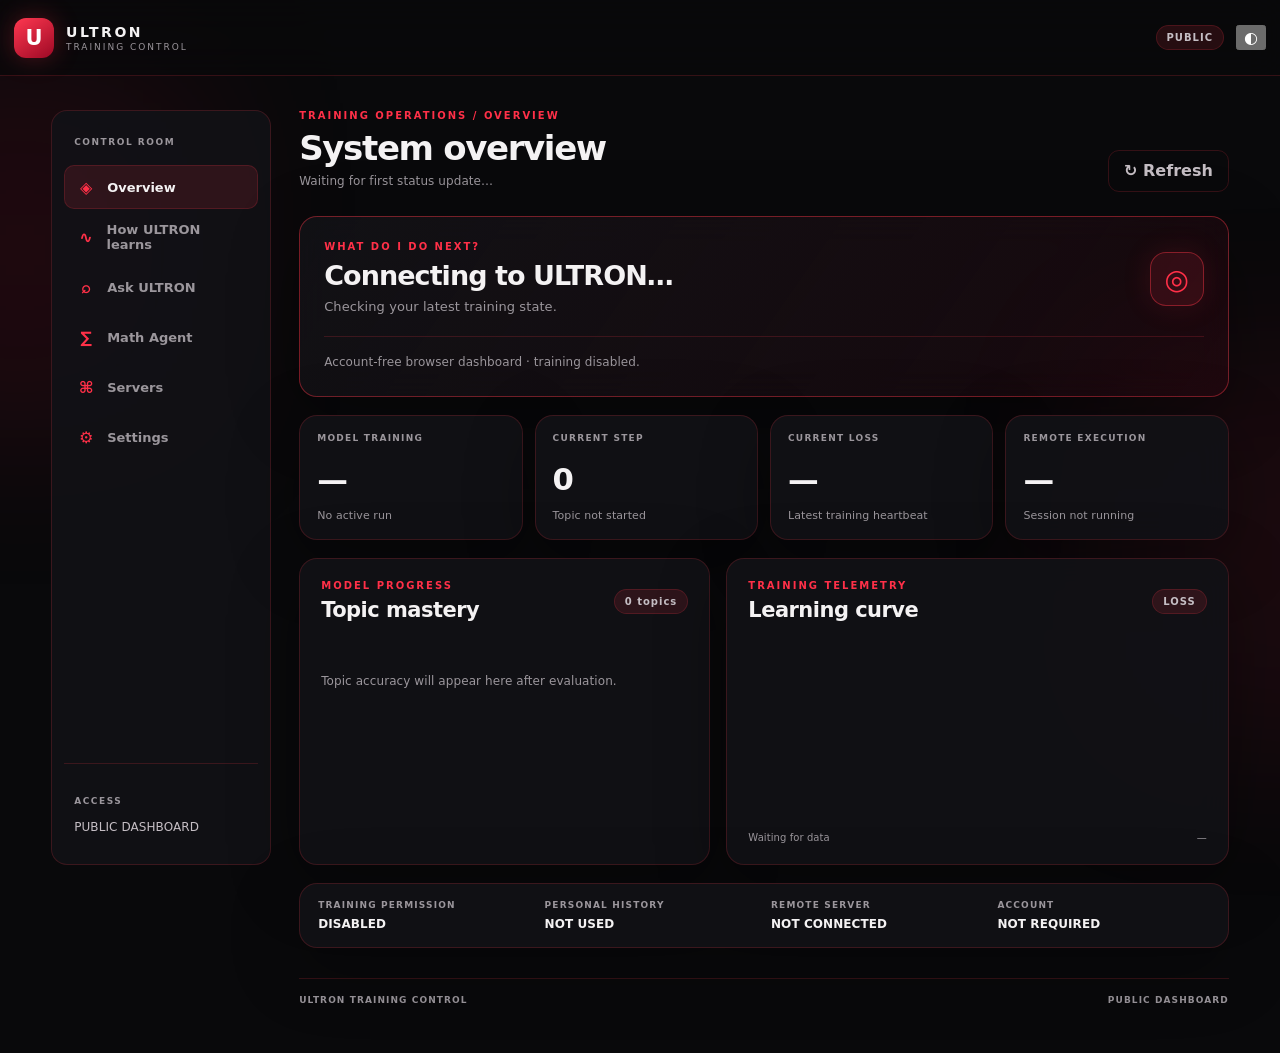
==== dashboard/index.html @ 6b84fd5a "ui: make public dashboard account-free" ====
<!doctype html>
<html lang="en">
<head>
  <meta charset="utf-8">
  <meta name="viewport" content="width=device-width, initial-scale=1, viewport-fit=cover">
  <meta name="theme-color" content="#09090b">
  <meta name="description" content="ULTRON Training Control dashboard">
  <title>ULTRON Training Control</title>
  <link rel="stylesheet" href="./styles.css">
  <link rel="stylesheet" href="./training-control.css">
  <link rel="stylesheet" href="./math-tutor.css">
  <link rel="stylesheet" href="./axiom-bank.css">
  <script src="./config.js"></script>
  <script defer src="./runtime.js"></script>
  <script defer src="./math-agent.js"></script>
  <script defer src="./math-reasoning.js"></script>
  <script defer src="./proof-kernel.js"></script>
  <script defer src="./math-tutor.js"></script>
  <script defer src="./math-tutor-ui.js"></script>
  <script defer src="./axiom-bank.js"></script>
  <script defer src="./axiom-bank-ui.js"></script>
  <script defer src="./math-conversation.js"></script>
  <script defer src="./math-conversation-ui.js"></script>
  <script defer src="./math-agent-ui.js"></script>
  <script defer src="./app.js?v=20261119-upload-batches-1"></script>
</head>
<body data-theme="dark">
  <a class="skip-link" href="#mainContent">Skip to dashboard content</a>
  <div class="ambient ambient-one"></div>
  <div class="ambient ambient-two"></div>
  <header class="topbar">
    <a class="brand" href="./" aria-label="ULTRON dashboard home">
      <span class="brand-mark">U</span>
      <span class="brand-copy">
        <strong>ULTRON</strong>
        <small>TRAINING CONTROL</small>
      </span>
    </a>
    <div class="topbar-right">
      <span id="connectionBadge" class="connection-badge">PUBLIC</span>
      <button id="themeToggle class="icon-button" type="button" aria-label="Toggle light and dark mode">◐</button>
    </div>
  </header>

  <main class="page-shell">
    <section id="dashboardPanel" class="dashboard-layout">
      <aside class="sidebar">
        <div class="sidebar-label">CONTROL ROOM</div>
        <nav class="side-nav" aria-label="Dashboard sections">
          <button class="nav-button active" type="button" data-view="overview" aria-current="page"><span>◈</span> Overview</button>
          <button class="nav-button" type="button" data-view="learning"><span>∿</span> How ULTRON learns</button>
          <button class="nav-button" type="button" data-view="ask"><span>⌕</span> Ask ULTRON</button>
          <button class="nav-button" type="button" data-view="math"><span>∑</span> Math Agent</button>
          <button class="nav-button" type="button" data-view="servers"><span>⌘</span> Servers</button>
          <button class="nav-button" type="button" data-view="settings"><span>⚙</span> Settings</button>
        </nav>
        <div class="sidebar-bottom">
          <div class="sidebar-label">ACCESS</div>
          <div class="account-email">PUBLIC DASHBOARD</div>
        </div>
      </aside>

      <div id="mainContent" class="main-column" tabindex="-1">
        <div class="page-heading">
          <div>
            <div class="eyebrow">TRAINING OPERATIONS / <span id="viewName">OVERVIEW</span></div>
            <h1 id="pageTitle">System overview</h1>
            <p id="lastUpdated" class="muted-text">Waiting for first status update…</p>
          </div>
          <button id="refreshButton" class="quiet-button" type="button">↻ Refresh</button>
        </div>

        <div id="globalNotice" class="notice" role="status" hidden></div>

        

        <section id="view-devices" class="view-section" hidden>
          <div class="section-intro">
            <div>
              <div class="eyebrow">DEVICE ACCESS / REMOTE CONTROL CONSOLE</div>
              <h2>Use ULTRON from any device</h2>
              <p class="muted-text">Open this website on a computer, phone or tablet. Your device is the control console; compute runs on the selected remote provider, not on your iPad or phone.</p>
            </div>
            <span class="status-pill">REMOTE CONSOLE</span>
          </div>

          <article class="panel device-device-hero">
            <div class="device-device-icon">▣</div>
            <div class="device-device-copy">
              <div class="eyebrow">REMOTE COMPUTE</div>
              <h2>Training will run on the selected server</h2>
              <p class="muted-text">The dashboard is designed for browser-based access. GitHub Actions CPU currently runs safe diagnostics only; Google Colab remains manual-only. Actual model training has not started.</p>
            </div>
            <span class="status-pill">DIAGNOSTIC ONLY</span>
          </article>

          <div class="device-metric-grid">
            <article class="metric-card panel"><span class="metric-label">DASHBOARD DEVICE</span><strong class="metric-value">Browser</strong><small>Computer · phone · tablet</small></article>
            <article class="metric-card panel"><span class="metric-label">COMPUTE TARGET</span><strong class="metric-value">Remote</strong><small>Provider selected in Servers</small></article>
            <article class="metric-card panel"><span class="metric-label">DEVICE PAIRING</span><strong class="metric-value">OFF</strong><small>No pairing or device agent</small></article>
            <article class="metric-card panel"><span class="metric-label">MODEL TRAINING</span><strong class="metric-value">NOT STARTED</strong><small>No model weights or checkpoints changed</small></article>
          </div>

          <article class="panel section-panel">
            <div class="section-heading"><div><div class="eyebrow">DEVICE SUPPORT</div><h2>Browser-first access</h2></div><span class="status-pill">DEVICE-GENERIC</span></div>
            <div class="device-run-grid">
              <div><span>IPADOS / IOS / ANDROID</span><strong>Use the website as a remote dashboard; compute does not run on the mobile device.</strong></div>
              <div><span>DESKTOP / LAPTOP / TABLET</span><strong>Use the same website and owner controls; no local model runtime is required.</strong></div>
              <div><span>NETWORK ACCESS</span><strong>A supported browser and internet connection are required for remote status and controls.</strong></div>
              <div><span>DEVICE PAIRING</span><strong>Retired. No device credentials, agents, or remote device commands are used.</strong></div>
            </div>
          </article>

          <article class="panel section-panel">
            <div class="section-heading"><div><div class="eyebrow">REMOTE START / STOP</div><h2>Controls are provider-scoped</h2></div><span class="status-pill">OWNER ONLY</span></div>
            <p class="muted-text">Owner-only controls in Training control operate the GitHub Actions CPU diagnostic workflow. They do not start model training or control another device. Google Colab remains manual-only. Public visitors can browse the dashboard without signing in.</p>
            <div class="notice notice-warn">Actual model training remains disabled. Do not treat the diagnostic Start button as a training control.</div>
          </article>

          <article class="panel section-panel">
            <div class="section-heading"><div><div class="eyebrow">RESOURCE PREFERENCE</div><h2>RAM preference</h2></div><span class="status-pill">NOT YET CONNECTED</span></div>
            <p class="muted-text">The RAM slider in Settings saves a preference in this browser. It is not currently sent to a remote training process and does not cap the memory available to a hosted runner. It must be integrated with a future approved training runtime before it can control training resources.</p>
            <div class="device-telemetry">
              <div><span>Saved preference</span><strong id="deviceRamLimitValue">6 GB</strong></div>
              <div><span>Remote memory cap</span><strong>Not applied</strong></div>
              <div><span>GPU VRAM limit</span><strong>Not applied</strong></div>
              <div><span>Training state</span><strong>Disabled</strong></div>
            </div>
          </article>
        </section>

        <section id="view-overview" class="view-section">
          <div class="next-action panel">
            <div class="next-action-top">
              <div>
                <div class="eyebrow">WHAT DO I DO NEXT?</div>
                <h2 id="nextActionTitle">Connecting to ULTRON…</h2>
                <p id="nextActionText">Checking your latest training state.</p>
              </div>
              <span id="nextActionIcon" class="next-action-icon">◎</span>
            </div>
            <div class="next-action-bottom">
              <span id="nextActionMeta" class="muted-text">Account-free browser dashboard · training disabled.</span>
              <a id="nextServerButton" class="primary-button button-link" href="#" target="_blank" rel="noopener" hidden>View provider ↗</a>
            </div>
          </div>

          <div class="metric-grid">
            <article class="metric-card panel">
              <span class="metric-label">MODEL TRAINING</span>
              <strong id="metricState" class="metric-value">—</strong>
              <small id="metricStateDetail">No active run</small>
            </article>
            <article class="metric-card panel">
              <span class="metric-label">CURRENT STEP</span>
              <strong id="metricStep" class="metric-value numeric">0</strong>
              <small id="metricTopic">Topic not started</small>
            </article>
            <article class="metric-card panel">
              <span class="metric-label">CURRENT LOSS</span>
              <strong id="metricLoss" class="metric-value numeric">—</strong>
              <small>Latest training heartbeat</small>
            </article>
            <article class="metric-card panel">
              <span class="metric-label">REMOTE EXECUTION</span>
              <strong id="metricTimeLeft" class="metric-value numeric">—</strong>
              <small id="metricSessionAge">Session not running</small>
            </article>
          </div>

          <div class="two-column">
            <article class="panel section-panel">
              <div class="section-heading">
                <div>
                  <div class="eyebrow">MODEL PROGRESS</div>
                  <h2>Topic mastery</h2>
                </div>
                <span id="masteryCount" class="small-pill">0 topics</span>
              </div>
              <div id="masteryList" class="mastery-list"><p class="empty-state">Topic accuracy will appear here after evaluation.</p></div>
            </article>
            <article class="panel section-panel">
              <div class="section-heading">
                <div>
                  <div class="eyebrow">TRAINING TELEMETRY</div>
                  <h2>Learning curve</h2>
                </div>
                <span class="small-pill">LOSS</span>
              </div>
              <canvas id="lossChart" class="loss-chart" width="760" height="300" aria-label="Training loss over time"></canvas>
              <div class="chart-footer"><span id="chartFirst">Waiting for data</span><span id="chartLast">—</span></div>
            </article>
          </div>

          <div class="metric-strip panel">
            <div><span>TRAINING PERMISSION</span><strong id="heartbeatAge">DISABLED</strong></div>
            <div><span>PERSONAL HISTORY</span><strong id="checkpointAge">NOT USED</strong></div>
            <div><span>REMOTE SERVER</span><strong id="activeServer">NOT CONNECTED</strong></div>
            <div><span>ACCOUNT</span><strong id="leaseState">NOT REQUIRED</strong></div>
          </div>

        </section>

        <section id="view-learning" class="view-section" hidden>
          <div class="section-intro">
            <div>
              <div class="eyebrow">LEARNING SYSTEM / CORE PROCESS</div>
              <h2>How ULTRON learns mathematics</h2>
              <p class="muted-text">ULTRON improves through verified examples, supervised learning, independent evaluation and targeted practice—not by assuming that lower training loss means better mathematical ability.</p>
            </div>
            <span class="status-pill">LEARNING-FIRST</span>
          </div>

          <article class="panel learning-hero">
            <div class="eyebrow">THE IMPROVEMENT CYCLE</div>
            <h2>Learn → test → diagnose → improve</h2>
            <p class="muted-text">Each candidate model must demonstrate measurable improvement on problems it has not trained on. If it regresses, the previous approved checkpoint is retained.</p>
            <div class="learning-cycle" aria-label="ULTRON learning cycle">
              <div class="learning-step"><span>01</span><strong>Generate</strong><small>Create new math problems internally.</small></div>
              <div class="learning-step"><span>02</span><strong>Verify</strong><small>Check answers independently before use.</small></div>
              <div class="learning-step"><span>03</span><strong>Learn</strong><small>Train on versioned supervised examples.</small></div>
              <div class="learning-step"><span>04</span><strong>Evaluate</strong><small>Test on held-out problems by topic.</small></div>
              <div class="learning-step"><span>05</span><strong>Improve</strong><small>Target weaknesses and compare checkpoints.</small></div>
            </div>
          </article>

          <div class="learning-grid">
            <article class="panel section-panel">
              <div class="eyebrow">DATA QUALITY</div>
              <h2>Verified learning material</h2>
              <ul class="learning-list">
                <li>Problems are generated by ULTRON's own deterministic data generator.</li>
                <li>An independent verifier checks answers before examples enter training.</li>
                <li>Datasets receive versions and reproducible seeds.</li>
                <li>Training, validation and frozen test examples remain separated.</li>
              </ul>
              <span class="status-pill">GENERATOR + VERIFIER EXIST</span>
            </article>
            <article class="panel section-panel">
              <div class="eyebrow">MEASURED ABILITY</div>
              <h2>Evidence of learning</h2>
              <ul class="learning-list">
                <li>Exact-answer accuracy by topic and difficulty.</li>
                <li>Training loss and validation loss reported separately.</li>
                <li>Held-out tests detect memorisation and regressions.</li>
                <li>Failed examples are grouped into actionable error categories.</li>
              </ul>
              <span class="status-pill status-pill-warn">EVALUATION HARNESS NEXT</span>
            </article>
          </div>

          <article class="panel section-panel">
            <div class="section-heading"><div><div class="eyebrow">CONTROLLED IMPROVEMENT</div><h2>Candidate promotion rules</h2></div><span class="status-pill">NO AUTO-PROMOTION</span></div>
            <div class="promotion-grid">
              <div><strong>1. Compare</strong><p>Measure the candidate against the currently approved checkpoint on the same frozen evaluation set.</p></div>
              <div><strong>2. Check regressions</strong><p>Reject candidates that lose previously demonstrated skills beyond agreed thresholds.</p></div>
              <div><strong>3. Promote or roll back</strong><p>Keep the previous valid checkpoint unless the candidate passes every acceptance gate.</p></div>
            </div>
          </article>

          <article class="panel section-panel">
            <div class="section-heading"><div><div class="eyebrow">IMPLEMENTATION STATUS</div><h2>What is ready and what remains</h2></div><span class="small-pill">HONEST STATUS</span></div>
            <div class="learning-status-list">
              <div><span class="status-dot status-ready"></span><div><strong>Model, generator and verifier foundation</strong><small>Implemented and covered by existing tests; not proof of broad math competence.</small></div><span class="status-text-ready">EXISTS</span></div>
              <div><span class="status-dot status-warn"></span><div><strong>Versioned datasets and leakage-resistant splits</strong><small>Need dedicated manifests, split enforcement and deduplication.</small></div><span class="status-text-warn">PLANNED</span></div>
              <div><span class="status-dot status-warn"></span><div><strong>Frozen evaluation and error diagnosis</strong><small>Need repeatable topic metrics, held-out challenge sets and structured failure records.</small></div><span class="status-text-warn">PLANNED</span></div>
              <div><span class="status-dot status-warn"></span><div><strong>Targeted curriculum and checkpoint promotion</strong><small>Need measured weakness feedback, acceptance thresholds and rollback tests.</small></div><span class="status-text-warn">PLANNED</span></div>
            </div>
          </article>

          <div class="notice notice-warn">Training is not running. This page describes the intended learning process; it does not report simulated progress or start a training job. Actual training requires completed frontend/runtime safeguards and your separate approval.</div>
        </section>

        <section id="view-data" class="view-section" hidden>
          <div class="section-intro">
            <div>
              <div class="eyebrow">PRIVATE OWNER DATA</div>
              <h2>Shared data library</h2>
              <p class="muted-text">Files are stored in private cloud storage under the verified owner account. Sign in on each browser to access the same library. Changes appear in other signed-in browsers within about 20 seconds.</p>
            </div>
            <span class="status-pill">OWNER ONLY</span>
          </div>
          <article class="panel section-panel">
            <div class="section-heading"><div><div class="eyebrow">UPLOAD DATA</div><h2>Add a file to ULTRON</h2></div><span class="small-pill">20 MB MAX / FILE</span></div>
            <p class="muted-text">Files and folders are stored as data only. ULTRON will not execute uploaded files. Uploading does not start training or add files to a training dataset automatically.</p>
            <form id="dataUploadForm" class="data-upload-form">
              <label for="dataFileInput">Choose individual files</label>
              <input id="dataFileInput" type="file" multiple>
              <label for="dataFolderInput">Or choose an entire dataset folder</label>
              <input id="dataFolderInput" type="file" webkitdirectory directory multiple>
              <button id="dataUploadButton" class="primary-button" type="submit">Upload selected data</button>
            </form>
            <p class="fine-print">Folder uploads preserve relative paths. Limits: 20 MiB per file, up to 50,000 files per selection, and 5,000 MiB (5 GiB) total. ULTRON uploads in batches of 500 files; keep this page open until it completes.</p>
            <p id="dataLibraryNotice" class="notice" role="status" hidden></p>
          </article>
          <article class="panel table-panel">
            <div class="section-heading"><div><div class="eyebrow">CLOUD LIBRARY</div><h2>Your files</h2></div><button id="dataRefreshButton" class="quiet-button" type="button">↻ Refresh</button></div>
            <p id="dataSyncStatus" class="fine-print">Sign in to load your private data library.</p>
            <div class="data-library-toolbar"><label><input id="dataSelectAll" type="checkbox"> Select all files</label><button id="dataDeleteSelectedButton" class="quiet-button" type="button" disabled>Delete selected</button></div>
            <div id="dataFileList" class="data-file-list"><p class="empty-state">The library is private to the verified owner.</p></div>
          </article>
          <p class="fine-print">Synchronization is cloud-backed and refreshes every 20 seconds while this page is open. Every browser must sign in to the same owner account. Guests cannot list, upload, download or delete these files.</p>
        </section>


        <section id="view-ask" class="view-section" hidden>
          <div class="section-intro">
            <div>
              <div class="eyebrow">OWNER-ONLY DATA QUESTIONS</div>
              <h2>Ask ULTRON</h2>
              <p class="muted-text">Ask questions about your uploaded files. ULTRON searches their contents and shows matching evidence with its source filename.</p>
            </div>
            <span class="status-pill">PRIVATE</span>
          </div>
          <article class="panel section-panel">
            <div class="eyebrow">YOUR QUESTION</div>
            <form id="askQuestionForm" class="ask-question-form">
              <label for="askQuestionInput">What do you want to know?</label>
              <textarea id="askQuestionInput" maxlength="500" rows="3" placeholder="For example: What does the dataset say about displacement shift?" required></textarea>
              <button id="askSubmitButton" class="primary-button" type="submit">Search my data</button>
            </form>
            <p id="askStatus" class="fine-print">Your private files are searched only after owner verification.</p>
          </article>
          <article class="panel table-panel">
            <div class="section-heading"><div><div class="eyebrow">GROUNDED RESULTS</div><h2>Evidence from your files</h2></div></div>
            <div id="askResults" class="ask-results" aria-live="polite"><p class="empty-state">Ask a question to search the contents of your Data Library.</p></div>
          </article>
          <p class="fine-print">First version: browser-based text search with source evidence. It does not call an external AI API, invent answers, execute uploaded files, or start training. Supported: TXT, MD, CSV, JSON, LEAN, TOML, YAML, PY, JS, TS, HTML, XML and LOG. PDF and other binary formats are not supported yet. Maximum 5 MiB per file and 15 MiB total per search.</p>
        </section>


        <section id="view-math" class="view-section" hidden>
          <div class="section-intro">
            <div>
              <div class="eyebrow">BROWSER MATH AGENT / FOUNDATION</div>
              <h2>Solve, explain, verify</h2>
              <p class="muted-text">ULTRON independently solves supported foundation questions, shows the mathematical rule and working, then checks the answer through a separate verification path.</p>
            </div>
            <span class="status-pill">LOCAL BROWSER</span>
          </div>
          <article class="panel section-panel conversation-panel">
            <div class="section-heading">
              <div><div class="eyebrow">CONVERSATIONAL MATHEMATICS / STAGE 1</div><h2>Talk through a maths question</h2></div>
              <span class="small-pill">LOCAL · VERIFIED</span>
            </div>
            <p class="muted-text">Ask a simple arithmetic question or name a supported topic. ULTRON keeps a short in-memory context, shows its worked steps and independently checks each answer. If the topic or format is unclear, it asks instead of guessing.</p>
            <div id="mathConversationTranscript" class="conversation-transcript" role="log" aria-live="polite" aria-relevant="additions text">
              <p class="empty-state">Start with a simple arithmetic question, or name a topic such as fractions, decimals or geometry.</p>
            </div>
            <form id="mathConversationForm" class="conversation-form">
              <label for="mathConversationInput">Your message</label>
              <textarea id="mathConversationInput" maxlength="1000" rows="3" placeholder="Example: What is 12 + 5? Or: fractions: Calculate: (1/3) + (1/6)" required></textarea>
              <div class="control-row">
                <button id="mathConversationSend" class="primary-button" type="submit">Send</button>
                <button id="mathConversationReset" class="quiet-button" type="button">Reset conversation</button>
              </div>
            </form>
            <p id="mathConversationStatus" class="fine-print" role="status">Local session only. Chat history is not saved or used for training.</p>
          </article>
          <article class="panel section-panel">
            <div class="section-heading"><div><div class="eyebrow">QUESTION SOLVER</div><h2>Ask a maths question</h2></div><span class="small-pill">18 FOUNDATION TOPICS</span></div>
            <form id="mathAgentForm" class="math-agent-form">
              <label for="mathTopic">Mathematics topic</label>
              <select id="mathTopic" required></select>
              <label for="mathQuestion">Question</label>
              <textarea id="mathQuestion" maxlength="1000" rows="3" required placeholder="Choose a topic, then enter a supported question."></textarea>
              <p id="mathTopicHint" class="fine-print">Example format will appear when you choose a topic.</p>
              <div class="control-row">
                <button class="primary-button" type="submit">Solve and verify</button>
                <button id="mathExampleButton" class="quiet-button" type="button">Load example</button>
              </div>
            </form>
            <p id="mathAgentStatus" class="fine-print" role="status">Ready. Choose a topic to begin.</p>
          </article>
          <article class="panel section-panel">
            <div class="section-heading"><div><div class="eyebrow">ANSWER / WORKED SOLUTION</div><h2>Agent reasoning summary</h2></div></div>
            <div id="mathAgentResult" class="math-agent-result" aria-live="polite"><p class="empty-state">Your answer, mathematical rule, method and worked steps will appear here.</p></div>
          </article>
          <article class="panel section-panel">
            <div class="section-heading"><div><div class="eyebrow">PERFORMANCE TEST</div><h2>Bounded browser benchmark</h2></div><span class="small-pill">MAX 5,000 QUESTIONS</span></div>
            <p class="muted-text">The benchmark cycles through generated foundation questions, solves them and independently checks each answer. It yields between small batches so the page remains responsive. Stop it at any time.</p>
            <div class="math-metric-grid">
              <div><span>QUESTIONS / SECOND</span><strong id="mathQuestionsPerSecond">0</strong></div>
              <div><span>VERIFIED / SECOND</span><strong id="mathVerifiedPerSecond">0</strong></div>
              <div><span>ACCURACY</span><strong id="mathAccuracy">—</strong></div>
              <div><span>COMPLETED</span><strong id="mathCompleted">0</strong></div>
            </div>
            <div id="mathTopicMetrics" class="math-topic-metrics" aria-live="polite"><p class="empty-state">Per-topic results will appear during a benchmark.</p></div>
            <div class="control-row math-controls">
              <button id="mathStartButton" class="primary-button" type="button">Start benchmark</button>
              <button id="mathStopButton" class="quiet-button" type="button" disabled>Stop</button>
              <button id="mathResetButton" class="quiet-button" type="button">Reset</button>
            </div>
            <p class="fine-print">Benchmark work is capped at 5,000 questions and runs only while this page is active. Closing or backgrounding the browser may suspend it. Results measure this rule-based solver, not neural-model training.</p>
            <div class="math-heldout-controls"><button id="mathHeldoutButton" class="secondary-button" type="button">Run frozen accuracy test</button><div id="mathHeldoutResult" class="math-heldout-result" role="status" aria-live="polite">The held-out evaluation uses a separate, frozen 18-question test set.</div></div>
          </article>
          <article id="mathTutorPanel" class="panel section-panel math-tutor-panel">
            <div class="section-heading"><div><div class="eyebrow">STAGE 3 / DIAGNOSIS AND TEACHING</div><h2>Guided practice</h2></div><span class="small-pill">SESSION ONLY</span></div>
            <p class="muted-text">ULTRON selects a foundation question using prerequisite readiness, recent mistakes and review timing. Hints are progressive and grounded in its verified deterministic solution. Mastery resets when this page session is reset.</p>
            <div class="tutor-practice-grid">
              <div class="tutor-question-card">
                <div id="tutorTopic" class="eyebrow">No active question</div>
                <p id="tutorQuestion" class="tutor-question">Choose New question to begin.</p>
                <form id="tutorAnswerForm" class="tutor-answer-form">
                  <label for="tutorAnswer">Your answer</label>
                  <input id="tutorAnswer" type="text" maxlength="120" autocomplete="off" placeholder="Enter your answer" required>
                  <label for="tutorWorking">Show your working (optional)</label>
                  <textarea id="tutorWorking" maxlength="1000" rows="3" placeholder="Write each calculation step on a new line."></textarea>
                  <button class="primary-button" type="submit">Check answer</button>
                </form>
                <p id="tutorFeedback" class="tutor-feedback" role="status">Your answer is checked independently.</p>
                <div class="tutor-actions">
                  <button id="tutorNextButton" class="secondary-button" type="button">New question</button>
                  <button id="tutorHintButton" class="quiet-button" type="button">Show next hint</button>
                  <button id="tutorResetButton" class="quiet-button" type="button">Reset session</button>
                </div>
                <p id="tutorHint" class="tutor-hint" aria-live="polite">Hints are available one step at a time.</p>
                <div id="tutorAxiomContext" class="tutor-axiom-context" aria-live="polite">Related axioms appear when available for this topic.</div>
              </div>
              <div class="tutor-progress-card">
                <div class="eyebrow">SESSION MASTERY / 18 TOPICS</div>
                <div id="tutorMastery" class="tutor-mastery-list"></div>
                <p id="tutorSessionStatus" class="fine-print">Session turn 0 · no reviews due · memory only</p>
              </div>
            </div>
            <p class="fine-print">Mistake diagnosis is deliberately conservative: a wrong final answer alone is not enough to identify a misconception. This release requests working but does not yet classify step-level error patterns. Difficulty is fixed at foundation level; adaptation selects topics, not difficulty. No questions, answers or mastery records are written to storage or training data.</p>
          </article>
          <article class="panel section-panel proof-kernel-panel">
            <div class="section-heading"><div><div class="eyebrow">STAGE 4 / FORMAL VERIFICATION</div><h2>Proof trace checker</h2></div><span class="small-pill">DETERMINISTIC</span></div>
            <p class="muted-text">Submit a structured JSON proof trace. ULTRON replays every inference step, checks typed expressions and verifies that axiom IDs belong to the selected formal system. Free-form working is not treated as a proof.</p>
            <label for="proofTraceInput">Proof trace JSON</label>
            <textarea id="proofTraceInput" rows="8" maxlength="12000" spellcheck="false" placeholder='{"kind":"ultron-proof-trace","proof":{"version":1,"system":"PEANO_N","assumptions":[],"steps":[{"id":"r","rule":"eq_refl","term":{"kind":"nat","value":2},"formula":{"kind":"eq","left":{"kind":"nat","value":2},"right":{"kind":"nat","value":2}}}],"conclusion":"r"}}'></textarea>
            <div class="control-row"><button id="proofTraceCheckButton" class="primary-button" type="button">Verify proof trace</button><button id="proofTraceExampleButton" class="quiet-button" type="button">Load valid example</button></div>
            <pre id="proofTraceResult" class="proof-trace-result" role="status" aria-live="polite">No proof trace checked yet.</pre>
          </article>
          <article class="panel section-panel axiom-bank-panel">
            <div class="section-heading"><div><div class="eyebrow">MATHEMATICAL FOUNDATIONS</div><h2>Axiom Bank</h2></div><span class="small-pill">RESEARCHED REFERENCE</span></div>
            <p class="muted-text">Browse foundational assumptions from Peano arithmetic, field and order theory, real analysis, Euclidean geometry, probability and ZFC set theory. Every entry identifies its formal system, domain and research sources. This is a reference library, not yet a machine-checked proof engine.</p>
            <div class="axiom-bank-toolbar"><label for="axiomSearch">Search the axiom bank</label><input id="axiomSearch" type="search" maxlength="100" placeholder="Try: induction, inverse, parallel, probability…"><span id="axiomCount" class="fine-print"></span></div>
            <div class="axiom-bank-layout"><div id="axiomResults" class="axiom-results" aria-label="Axiom search results"></div><article id="axiomDetail" class="axiom-detail" aria-live="polite">Choose an axiom to inspect its formal statement, scope and sources.</article></div>
            <p class="fine-print">Axioms are system-dependent assumptions. Definitions are not axioms, and theorems require proofs. Euclidean, probability, real-field and set-theory assumptions are never interchangeable by default.</p>
          </article>
          <article class="panel section-panel">
            <div class="eyebrow">IMPORTANT MODEL STATUS</div>
            <h2>Not a trained neural model</h2>
            <p class="muted-text">This is a deterministic, inspectable rule-based math agent implemented in JavaScript for static hosting and iPad compatibility. It does not use an external AI API, pretrained weights or uploaded files. It does not update model weights or learn from benchmark runs. The separate neural model remains untrained and training stays disabled.</p>
          </article>
        </section>

        <section id="view-activity" class="view-section" hidden>
          <div class="section-intro">
            <div>
              <div class="eyebrow">PRIVATE OWNER RECORD</div>
              <h2>Training activity</h2>
              <p class="muted-text">Recent training sessions and server handoffs recorded for the owner account.</p>
            </div>
            <span class="status-pill">OWNER ONLY</span>
          </div>
          <article class="panel table-panel">
            <div class="section-heading"><div><div class="eyebrow">SESSION HISTORY</div><h2>Training sessions</h2></div><span class="small-pill">LATEST 500</span></div>
            <div id="activityLogs"><p class="empty-state">Activity is available only to the verified owner.</p></div>
          </article>
          <article class="panel table-panel">
            <div class="section-heading"><div><div class="eyebrow">CONTROL AUDIT</div><h2>Server handoffs</h2></div><span class="small-pill">LATEST 200</span></div>
            <div id="activitySwitches"><p class="empty-state">Handoff records are available only to the verified owner.</p></div>
          </article>
        </section>

        <section id="view-servers" class="view-section" hidden>
          <div class="section-intro">
            <div>
              <div class="eyebrow">ORDERED ROTATION</div>
              <h2>Free compute servers</h2>
              <p class="muted-text">The list and order come from <code>servers.json</code>. Provider availability is not guaranteed. This page cannot start or control training.</p>
            </div>
            <a class="text-link" href="../servers.json" target="_blank" rel="noopener">Edit server list ↗</a>
          </div>
          <div id="serverList" class="server-list"></div>
        </section>

        <section id="view-checkpoints" class="view-section" hidden>
          <div class="section-intro">
            <div>
              <div class="eyebrow">RECOVERY VAULT</div>
              <h2>Verified checkpoints</h2>
              <p class="muted-text">Checkpoint records can be inspected and downloaded by the owner. This dashboard cannot select or resume a checkpoint.</p>
            </div>
          </div>
          <div id="checkpointMessage" class="notice" hidden></div>
          <div id="checkpointList" class="checkpoint-list"><div class="empty-state panel">No checkpoint metadata loaded yet.</div></div>
        </section>

        <section id="view-settings" class="view-section" hidden>
          <article class="panel section-panel ram-panel">
            <div class="section-heading">
              <div>
                <div class="eyebrow">DEVICE MEMORY SETTINGS</div>
                <h2>Training RAM preference</h2>
              </div>
              <span class="small-pill">DEVICE CAPABILITY PENDING</span>
            </div>
            <p class="muted-text">Choose a preferred memory budget for future remote training. This setting is saved in this browser only; it is not sent to the remote provider and does not limit hosted-runner RAM or GPU VRAM today.</p>
            <div class="ram-control">
              <div class="ram-value-row">
                <label for="ramLimitSlider">Preferred training memory</label>
                <strong><output id="ramLimitValue" for="ramLimitSlider">6 GB</output></strong>
              </div>
              <input id="ramLimitSlider" class="ram-slider" type="range" min="2" max="10" step="0.5" value="6">
              <div class="ram-scale"><span>2 GB · Light</span><span>10 GB · High</span></div>
            </div>
            <p id="ramLimitStatus" class="notice notice-warn" role="status">Saved in this browser only. This preference is not connected to remote training or hosted-runner memory controls.</p>
            <p class="fine-print">A future approved remote training runtime must consume this preference and translate it into safe batch sizes and memory-aware settings. This slider does not change hosted-runner RAM or GPU VRAM today.</p>
          </article>
          <article class="panel section-panel">
            <div class="eyebrow">PROVIDER TERMS</div>
            <h2>Terms check</h2>
            <p class="muted-text">Review provider rules every 90 days. ULTRON does not bypass idle limits, quota limits or account restrictions.</p>
            <p id="termsReviewStatus" class="fine-print">Terms review schedule loading…</p>
            <div id="termsLinks" class="terms-list"></div>
          </article>
          <article class="panel section-panel release-panel">
            <div class="eyebrow">MODEL RELEASE</div>
            <h2>ONNX export</h2>
            <p class="muted-text">Release controls remain locked until held-out evaluation and the export pipeline are implemented and tested. Existing model files will never be overwritten.</p>
            <div class="release-status"><span class="status-dot status-warn"></span> Release pipeline not yet enabled</div>
          </article>

        </section>

        <footer class="footer-line">
          <span>ULTRON TRAINING CONTROL</span>
          <span id="footerConnection">PUBLIC DASHBOARD</span>
        </footer>
      </div>
    </section>
  </main>
</body>
</html>
---- dashboard/styles.css ----
:root {
  color-scheme: dark;
  --bg: #09090b;
  --surface: rgba(18, 18, 22, .92);
  --surface-2: #141419;
  --surface-3: #1b1b22;
  --line: rgba(255, 55, 72, .18);
  --line-strong: rgba(255, 55, 72, .42);
  --text: #f4f2f3;
  --muted: #9b969c;
  --soft: #c5bec4;
  --red: #ff3048;
  --red-2: #b80e2a;
  --red-soft: rgba(255, 48, 72, .12);
  --green: #6bd6a0;
  --amber: #ffbd62;
  --shadow: 0 18px 70px rgba(0, 0, 0, .32);
  --radius: 18px;
}
* { box-sizing: border-box; }
html { min-width: 320px; scroll-behavior: smooth; }
body {
  margin: 0;
  min-height: 100vh;
  overflow-x: hidden;
  background: var(--bg);
  color: var(--text);
  font-family: Inter, ui-sans-serif, system-ui, -apple-system, BlinkMacSystemFont, "Segoe UI", sans-serif;
  letter-spacing: .005em;
}
body[data-theme="light"] {
  color-scheme: light;
  --bg: #f3f1f2;
  --surface: rgba(255, 255, 255, .94);
  --surface-2: #fff;
  --surface-3: #f4eef0;
  --line: rgba(184, 14, 42, .16);
  --line-strong: rgba(184, 14, 42, .34);
  --text: #191317;
  --muted: #70656b;
  --soft: #4d4147;
  --red: #c91535;
  --red-2: #9f0e28;
  --red-soft: rgba(201, 21, 53, .08);
  --shadow: 0 18px 60px rgba(40, 12, 22, .08);
}
button, input, select { font: inherit; }
button, a { -webkit-tap-highlight-color: transparent; }
button { cursor: pointer; }
button:disabled { cursor: not-allowed; opacity: .48; }
a { color: inherit; }
[hidden] { display: none !important; }
.ambient { position: fixed; pointer-events: none; z-index: -1; filter: blur(85px); opacity: .14; }
.ambient-one { width: 360px; height: 360px; top: 70px; left: -160px; background: #a70e2a; }
.ambient-two { width: 420px; height: 420px; right: -230px; top: 38%; background: #e31c3d; opacity: .08; }
.topbar {
  height: 76px;
  padding: 0 clamp(18px, 4vw, 56px);
  display: flex;
  align-items: center;
  justify-content: space-between;
  border-bottom: 1px solid var(--line);
  background: rgba(9, 9, 11, .72);
  backdrop-filter: blur(18px);
  position: sticky;
  top: 0;
  z-index: 20;
}
body[data-theme="light"] .topbar { background: rgba(255, 255, 255, .78); }
.brand { display: flex; gap: 12px; align-items: center; text-decoration: none; }
.brand-mark {
  display: grid;
  place-items: center;
  width: 40px;
  height: 40px;
  border-radius: 12px;
  color: #fff;
  font-weight: 900;
  font-size: 21px;
  background: linear-gradient(145deg, #ff3850, #9d0925);
  box-shadow: 0 0 26px rgba(255, 48, 72, .28);
}
.brand-copy { display: grid; gap: 2px; }
.brand-copy strong { letter-spacing: .18em; font-size: 14px; }
.brand-copy small { color: var(--muted); font-size: 9px; letter-spacing: .22em; }
.topbar-right { display: flex; align-items: center; gap: 12px; }
.connection-badge, .small-pill {
  border: 1px solid var(--line);
  background: var(--red-soft);
  color: var(--soft);
  padding: 6px 10px;
  border-radius: 999px;
  font-size: 10px;
  font-weight: 800;
  letter-spacing: .1em;
  white-space: nowrap;
}
.connection-badge.connected { color: var(--green); border-color: rgba(107, 214, 160, .3); background: rgba(107, 214, 160, .08); }
.connection-badge.stale { color: var(--amber); border-color: rgba(255, 189, 98, .3); background: rgba(255, 189, 98, .08); }
.icon-button, .quiet-button, .copy-id-button, .secondary-button, .primary-button {
  border-radius: 11px;
  min-height: 42px;
  padding: 0 15px;
  border: 1px solid var(--line);
  color: var(--text);
  background: var(--surface-2);
  font-weight: 700;
  transition: transform .16s ease, border-color .16s ease, background .16s ease;
}
.icon-button { width: 42px; padding: 0; font-size: 19px; }
.quiet-button { background: transparent; color: var(--soft); }
.copy-id-button { min-height: 34px; font-size: 11px; padding: 0 10px; color: var(--soft); }
.primary-button {
  color: #fff;
  border-color: transparent;
  background: linear-gradient(135deg, var(--red), var(--red-2));
  box-shadow: 0 8px 22px rgba(255, 48, 72, .17);
}
.secondary-button { background: var(--red-soft); border-color: var(--line-strong); color: var(--text); }
.icon-button:hover, .quiet-button:hover, .copy-id-button:hover, .secondary-button:hover, .primary-button:hover { transform: translateY(-1px); border-color: var(--line-strong); }
.button-link { display: inline-flex; align-items: center; justify-content: center; text-decoration: none; }
.page-shell { width: min(1500px, 100%); margin: 0 auto; padding: 34px clamp(16px, 4vw, 56px) 48px; }
.panel {
  background: var(--surface);
  border: 1px solid var(--line);
  border-radius: var(--radius);
  box-shadow: var(--shadow);
  backdrop-filter: blur(16px);
}
.auth-wrap {
  min-height: calc(100vh - 150px);
  display: grid;
  grid-template-columns: minmax(0, 1.1fr) minmax(320px, 440px);
  align-items: center;
  gap: clamp(34px, 7vw, 110px);
  padding: 30px 4vw 70px;
}
.auth-hero { max-width: 700px; }
.eyebrow { color: var(--red); font-size: 10px; font-weight: 900; letter-spacing: .2em; text-transform: uppercase; }
.pulse-dot, .status-dot { display: inline-block; width: 7px; height: 7px; margin-right: 7px; border-radius: 50%; background: var(--red); box-shadow: 0 0 13px var(--red); vertical-align: middle; }
.auth-hero h1 { font-size: clamp(38px, 6vw, 74px); line-height: 1.02; letter-spacing: -.055em; margin: 22px 0 18px; }
.auth-hero h1 span { color: var(--red); text-shadow: 0 0 35px rgba(255, 48, 72, .2); }
.auth-hero p { color: var(--muted); max-width: 520px; font-size: 16px; line-height: 1.75; }
.auth-points { display: flex; flex-wrap: wrap; gap: 10px; margin-top: 30px; }
.auth-points span { border: 1px solid var(--line); border-radius: 999px; padding: 8px 11px; font-size: 9px; font-weight: 800; letter-spacing: .13em; color: var(--soft); }
.auth-card { padding: 28px; }
.panel-heading, .section-heading, .page-heading, .section-intro, .next-action-top, .next-action-bottom, .toggle-row, .control-row { display: flex; align-items: center; justify-content: space-between; gap: 18px; }
.panel-heading h2, .section-heading h2, .section-intro h2, .section-panel h2 { margin: 7px 0 0; font-size: 21px; letter-spacing: -.025em; }
.lock-mark { width: 42px; height: 42px; border-radius: 12px; display: grid; place-items: center; color: var(--red); background: var(--red-soft); border: 1px solid var(--line); font-size: 23px; }
.auth-tabs { display: grid; grid-template-columns: 1fr 1fr; padding: 4px; gap: 4px; margin: 24px 0 18px; background: var(--surface-3); border-radius: 12px; }
.auth-tab { min-height: 38px; border: 0; border-radius: 9px; background: transparent; color: var(--muted); font-weight: 700; }
.auth-tab.active { color: var(--text); background: var(--surface); box-shadow: 0 2px 10px rgba(0,0,0,.12); }
.stack-form { display: grid; gap: 10px; }
.stack-form label, .manual-form label { color: var(--soft); font-size: 12px; font-weight: 700; }
.stack-form input, .manual-form input, .manual-form select {
  width: 100%;
  min-height: 46px;
  margin: 4px 0 8px;
  padding: 0 13px;
  color: var(--text);
  border: 1px solid var(--line);
  border-radius: 10px;
  outline: none;
  background: var(--surface-2);
}
.stack-form input:focus, .manual-form input:focus, .manual-form select:focus { border-color: var(--red); box-shadow: 0 0 0 3px var(--red-soft); }
.stack-form .primary-button { width: 100%; margin-top: 7px; }
.form-message { min-height: 20px; color: var(--amber); font-size: 12px; line-height: 1.5; }
.fine-print, .muted-text { color: var(--muted); font-size: 12px; line-height: 1.65; }
.dashboard-layout { display: grid; grid-template-columns: 220px minmax(0, 1fr); gap: 28px; align-items: start; }
.sidebar { min-height: calc(100vh - 145px); position: sticky; top: 102px; display: flex; flex-direction: column; padding: 18px 12px; border: 1px solid var(--line); border-radius: 16px; background: var(--surface); }
.sidebar-label { padding: 8px 10px; color: var(--muted); font-size: 9px; font-weight: 900; letter-spacing: .17em; }
.side-nav { display: grid; gap: 6px; margin-top: 10px; }
.nav-button { width: 100%; min-height: 44px; display: flex; align-items: center; gap: 12px; padding: 0 12px; border: 1px solid transparent; border-radius: 10px; color: var(--muted); text-align: left; background: transparent; font-size: 13px; font-weight: 700; }
.nav-button span { width: 18px; color: var(--red); font-size: 16px; text-align: center; }
.nav-button:hover, .nav-button.active { color: var(--text); border-color: var(--line); background: var(--red-soft); }
.sidebar-bottom { margin-top: auto; padding-top: 24px; border-top: 1px solid var(--line); }
.account-email { overflow-wrap: anywhere; padding: 6px 10px 12px; font-size: 12px; color: var(--soft); }
.main-column { min-width: 0; }
.page-heading { margin-bottom: 24px; align-items: flex-end; }
.page-heading h1 { margin: 7px 0 4px; font-size: clamp(25px, 3vw, 34px); letter-spacing: -.04em; }
.page-heading p { margin: 0; }
.view-section { display: grid; gap: 18px; min-width: 0; width: 100%; }
.view-section > * { min-width: 0; max-width: 100%; }
.next-action { padding: 24px; border-color: var(--line-strong); background: linear-gradient(125deg, var(--surface), rgba(75, 7, 22, .22)); }
.next-action h2 { font-size: clamp(20px, 2.5vw, 27px); margin: 8px 0 6px; letter-spacing: -.035em; }
.next-action p { color: var(--muted); margin: 0; font-size: 13px; line-height: 1.6; }
.next-action-icon { display: grid; place-items: center; width: 54px; height: 54px; border-radius: 16px; color: var(--red); background: var(--red-soft); border: 1px solid var(--line-strong); font-size: 28px; box-shadow: 0 0 30px rgba(255,48,72,.12); }
.next-action-bottom { margin-top: 18px; padding-top: 16px; border-top: 1px solid var(--line); flex-wrap: wrap; }
.metric-grid { display: grid; grid-template-columns: repeat(4, minmax(0,1fr)); gap: 12px; }
.metric-card { min-height: 125px; padding: 17px; display: flex; flex-direction: column; justify-content: space-between; }
.metric-label { color: var(--muted); font-size: 9px; font-weight: 900; letter-spacing: .14em; }
.metric-value { display: block; margin: 10px 0 5px; font-size: clamp(22px, 2.4vw, 31px); letter-spacing: -.04em; overflow-wrap: anywhere; }
.metric-value.numeric { font-variant-numeric: tabular-nums; }
.metric-card small { color: var(--muted); font-size: 11px; }
.two-column { display: grid; grid-template-columns: minmax(0, .9fr) minmax(0, 1.1fr); gap: 16px; }
.section-panel, .table-panel { padding: 21px; }
.mastery-list { display: grid; gap: 15px; margin-top: 20px; }
.mastery-row { display: grid; gap: 7px; }
.mastery-label { display: flex; justify-content: space-between; gap: 10px; color: var(--soft); font-size: 11px; }
.mastery-label strong { color: var(--text); font-variant-numeric: tabular-nums; }
.progress-track { height: 7px; overflow: hidden; border-radius: 99px; background: var(--surface-3); }
.progress-fill { height: 100%; border-radius: inherit; background: linear-gradient(90deg, var(--red-2), var(--red)); box-shadow: 0 0 12px rgba(255,48,72,.25); }
.loss-chart { display: block; width: 100%; height: 190px; margin-top: 20px; }
.chart-footer { display: flex; justify-content: space-between; color: var(--muted); font-size: 10px; }
.metric-strip { display: grid; grid-template-columns: repeat(4, minmax(0,1fr)); padding: 16px 18px; gap: 14px; }
.metric-strip div { min-width: 0; display: grid; gap: 7px; }
.metric-strip span { color: var(--muted); font-size: 9px; font-weight: 900; letter-spacing: .13em; }
.metric-strip strong { overflow-wrap: anywhere; font-size: 12px; font-variant-numeric: tabular-nums; }
.control-row { justify-content: flex-start; flex-wrap: wrap; margin-top: 18px; }
.section-intro { margin-bottom: 2px; align-items: flex-end; }
.section-intro h2 { font-size: 25px; }
.section-intro p { margin: 7px 0 0; }
.text-link { color: var(--red); font-size: 12px; font-weight: 800; text-decoration: none; white-space: nowrap; }
.text-link:hover { text-decoration: underline; }
.server-list { display: grid; gap: 12px; }
.server-card { display: grid; grid-template-columns: minmax(0,1fr) auto; gap: 14px; padding: 18px; border: 1px solid var(--line); border-radius: 15px; background: var(--surface); }
.server-card.next-server { border-color: var(--line-strong); box-shadow: 0 0 28px rgba(255,48,72,.1); }
.next-flag { padding: 5px 8px; border-radius: 99px; background: var(--red); color: #fff; font-size: 9px; font-weight: 900; letter-spacing: .12em; }
.server-main { min-width: 0; display: grid; gap: 10px; }
.server-title-row { display: flex; align-items: center; gap: 10px; flex-wrap: wrap; }
.server-number { color: var(--red); font-size: 10px; font-weight: 900; letter-spacing: .1em; }
.server-title { font-size: 15px; font-weight: 800; }
.server-sub { color: var(--muted); font-size: 11px; line-height: 1.55; }
.server-meta { display: flex; gap: 8px; flex-wrap: wrap; }
.meta-chip { padding: 5px 8px; border-radius: 7px; background: var(--surface-3); color: var(--soft); font-size: 10px; }
.status-pill { display: inline-flex; align-items: center; gap: 6px; width: fit-content; padding: 5px 8px; border-radius: 99px; font-size: 9px; font-weight: 900; letter-spacing: .08em; text-transform: uppercase; border: 1px solid var(--line); color: var(--soft); background: var(--surface-3); }
.status-pill.ready { color: var(--green); border-color: rgba(107,214,160,.25); background: rgba(107,214,160,.08); }
.status-pill.running { color: var(--red); background: var(--red-soft); }
.status-pill.out_of_quota, .status-pill.kicked_out { color: var(--amber); border-color: rgba(255,189,98,.3); }
.status-pill.unavailable_until { color: var(--amber); }
.server-actions { display: flex; flex-direction: column; justify-content: center; gap: 8px; min-width: 135px; }
.server-actions a, .server-actions button { text-align: center; font-size: 11px; min-height: 36px; padding: 0 10px; }
.server-actions input { width: 100%; min-height: 34px; color: var(--text); background: var(--surface-2); border: 1px solid var(--line); border-radius: 8px; padding: 0 7px; font-size: 10px; }
.quota-line { display: grid; gap: 6px; max-width: 520px; }
.quota-top { display: flex; justify-content: space-between; color: var(--muted); font-size: 10px; }
.quota-track { height: 5px; background: var(--surface-3); border-radius: 99px; overflow: hidden; }
.quota-fill { height: 100%; background: var(--red); border-radius: inherit; }
.manual-hours { margin-top: 4px; }
.manual-form { display: grid; grid-template-columns: 1fr 1fr 1.4fr auto; align-items: end; gap: 12px; margin-top: 18px; }
.manual-form label { min-width: 0; }
.manual-form input, .manual-form select { margin-bottom: 0; }
.manual-form button { min-height: 46px; white-space: nowrap; }
.table-panel { overflow: hidden; }
.table-panel .section-heading { margin-bottom: 16px; }
.table-panel .section-heading h2 { margin: 0; font-size: 17px; }
.table-scroll { width: 100%; overflow-x: auto; }
table { width: 100%; border-collapse: collapse; min-width: 600px; text-align: left; }
th { color: var(--muted); font-size: 9px; letter-spacing: .13em; text-transform: uppercase; font-weight: 900; padding: 11px 10px; border-bottom: 1px solid var(--line); }
td { padding: 13px 10px; color: var(--soft); font-size: 11px; border-bottom: 1px solid var(--line); }
tbody tr:last-child td { border-bottom: 0; }
.empty-cell { color: var(--muted); text-align: center; padding: 24px; }
.checkpoint-list { display: grid; gap: 12px; }
.checkpoint-card { padding: 17px; display: grid; grid-template-columns: minmax(0,1fr) auto; gap: 14px; border: 1px solid var(--line); border-radius: 14px; background: var(--surface); }
.checkpoint-title { font-size: 13px; font-weight: 800; overflow-wrap: anywhere; }
.checkpoint-details { display: flex; gap: 8px; flex-wrap: wrap; margin-top: 8px; }
.checkpoint-actions { display: flex; align-items: center; gap: 7px; flex-wrap: wrap; justify-content: flex-end; }
.checkpoint-actions button { min-height: 34px; font-size: 10px; padding: 0 10px; }
.toggle-row { margin-top: 18px; padding: 15px 0; border-top: 1px solid var(--line); }
.toggle-row div { display: grid; gap: 5px; }
.toggle-row strong { font-size: 13px; }
.toggle-row small { color: var(--muted); font-size: 11px; }
.switch { position: relative; display: inline-block; width: 48px; height: 27px; flex: 0 0 auto; }
.switch input { opacity: 0; width: 0; height: 0; }
.switch-slider { position: absolute; inset: 0; cursor: pointer; border-radius: 99px; background: var(--surface-3); border: 1px solid var(--line-strong); transition: .2s; }
.switch-slider:before { content: ""; position: absolute; height: 19px; width: 19px; left: 3px; top: 3px; border-radius: 50%; background: var(--muted); transition: .2s; }
.switch input:checked + .switch-slider { background: var(--red-soft); }
.switch input:checked + .switch-slider:before { transform: translateX(21px); background: var(--red); box-shadow: 0 0 10px rgba(255,48,72,.5); }
.copy-field { display: flex; gap: 8px; align-items: center; margin: 14px 0; }
.copy-field code { min-width: 0; flex: 1; padding: 12px; border-radius: 9px; background: var(--surface-3); color: var(--soft); font-size: 11px; overflow-wrap: anywhere; }
.terms-list { display: grid; grid-template-columns: repeat(2, minmax(0,1fr)); gap: 8px; margin-top: 16px; }
.terms-list a { padding: 11px 12px; border: 1px solid var(--line); border-radius: 9px; color: var(--soft); text-decoration: none; font-size: 11px; }
.terms-list a:hover { border-color: var(--line-strong); color: var(--red); }
.release-panel { border-style: dashed; }
.release-status { display: flex; align-items: center; gap: 8px; color: var(--amber); font-size: 12px; margin-top: 14px; }
.status-warn { background: var(--amber); box-shadow: none; }
.setup-list { color: var(--soft); font-size: 12px; line-height: 1.9; padding-left: 20px; }
.notice { padding: 12px 14px; border-radius: 11px; border: 1px solid var(--line); background: var(--red-soft); color: var(--soft); font-size: 12px; line-height: 1.6; }
.notice-warn { border-color: rgba(255,189,98,.35); background: rgba(255,189,98,.08); color: var(--amber); }
.notice-error { border-color: rgba(255,48,72,.5); background: rgba(255,48,72,.1); color: var(--text); }
.notice-success { border-color: rgba(107,214,160,.3); background: rgba(107,214,160,.08); color: var(--green); }
.empty-state { color: var(--muted); font-size: 12px; line-height: 1.6; padding: 18px 0; }
.footer-line { display: flex; justify-content: space-between; gap: 12px; margin-top: 30px; padding-top: 16px; border-top: 1px solid var(--line); color: var(--muted); font-size: 9px; font-weight: 800; letter-spacing: .12em; }
code { color: var(--red); font-size: .92em; }
@media (max-width: 1050px) {
  .dashboard-layout { grid-template-columns: 180px minmax(0,1fr); gap: 16px; }
  .metric-grid { grid-template-columns: repeat(2, minmax(0,1fr)); }
  .manual-form { grid-template-columns: 1fr 1fr; }
  .manual-form button { align-self: end; }
}
@media (max-width: 820px) {
  .page-shell { padding-top: 20px; }
  .auth-wrap { grid-template-columns: 1fr; padding: 25px 0 50px; gap: 25px; }
  .auth-hero { padding: 0 4px; }
  .auth-hero h1 { font-size: clamp(38px, 11vw, 58px); }
  .auth-card { max-width: 520px; width: 100%; margin: 0 auto; }
  .dashboard-layout { grid-template-columns: 1fr; }
  .sidebar { min-height: auto; position: static; padding: 10px; }
  .sidebar-label, .sidebar-bottom { display: none; }
  .side-nav { grid-template-columns: repeat(5, minmax(0,1fr)); margin: 0; gap: 4px; }
  .nav-button { justify-content: center; padding: 0 4px; min-height: 46px; font-size: 10px; gap: 4px; flex-direction: column; }
  .nav-button span { font-size: 14px; width: auto; }
  .two-column { grid-template-columns: 1fr; }
  .metric-strip { grid-template-columns: repeat(2, minmax(0,1fr)); }
  .page-heading { align-items: flex-start; }
}
@media (max-width: 520px) {
  .topbar { height: 66px; padding: 0 14px; }
  .connection-badge { display: none; }
  .page-shell { padding-left: 12px; padding-right: 12px; }
  .metric-grid { gap: 8px; }
  .metric-card { min-height: 112px; padding: 13px; }
  .metric-value { font-size: 22px; }
  .next-action { padding: 18px; }
  .next-action-top { align-items: flex-start; }
  .next-action-icon { width: 42px; height: 42px; font-size: 21px; }
  .section-panel, .table-panel { padding: 16px; }
  .server-card, .checkpoint-card { grid-template-columns: 1fr; }
  .server-actions { flex-direction: row; flex-wrap: wrap; }
  .server-actions > * { flex: 1; }
  .manual-form { grid-template-columns: 1fr; }
  .terms-list { grid-template-columns: 1fr; }
  .footer-line { flex-direction: column; }
}

.ram-panel { border-color: var(--line-strong); min-width: 0; max-width: 100%; }
.ram-panel .section-heading {
  min-width: 0;
  align-items: flex-start;
  flex-wrap: wrap;
}
.ram-panel .section-heading > * { min-width: 0; }
.ram-panel .small-pill {
  max-width: 100%;
  white-space: normal;
  overflow-wrap: anywhere;
  text-align: center;
}
.ram-panel .ram-value-row {
  min-width: 0;
  flex-wrap: wrap;
}
.ram-panel .ram-value-row > * { min-width: 0; }
.ram-panel .ram-slider { min-width: 0; max-width: 100%; }
.ram-control { margin: 20px 0 14px; padding: 16px; border: 1px solid var(--line); border-radius: 13px; background: var(--surface-2); }
.ram-value-row, .ram-scale { display: flex; align-items: center; justify-content: space-between; gap: 12px; }
.ram-value-row label { color: var(--soft); font-size: 12px; font-weight: 800; }
.ram-value-row output { color: var(--red); font-size: 22px; font-weight: 900; font-variant-numeric: tabular-nums; }
.ram-slider { display: block; width: 100%; margin: 20px 0 10px; accent-color: var(--red); cursor: pointer; }
.ram-scale { color: var(--muted); font-size: 10px; }
.ram-panel .notice { margin-top: 12px; }


/* Cross-platform connected-device view */
.device-device-hero { display: flex; align-items: center; gap: 18px; padding: 22px; border-color: var(--line-strong); background: linear-gradient(120deg, var(--surface), rgba(75,7,22,.18)); }
.device-device-icon { display: grid; place-items: center; flex: 0 0 54px; width: 54px; height: 54px; border-radius: 15px; color: var(--red); background: var(--red-soft); border: 1px solid var(--line-strong); font-size: 27px; }
.device-device-copy { flex: 1; min-width: 0; }
.device-device-copy h2 { margin: 6px 0 4px; font-size: 20px; }
.device-device-copy p { margin: 0; }
.device-metric-grid { display: grid; grid-template-columns: repeat(4,minmax(0,1fr)); gap: 12px; }
.device-steps { display: grid; gap: 17px; padding: 0; margin: 20px 0; list-style: none; }
.device-steps li { display: grid; grid-template-columns: 38px minmax(0,1fr); gap: 12px; align-items: start; }
.device-steps li > span { display: grid; place-items: center; width: 34px; height: 34px; border: 1px solid var(--line-strong); border-radius: 10px; color: var(--red); font-size: 11px; font-weight: 900; }
.device-steps strong { display: block; color: var(--text); font-size: 13px; }
.device-steps p { margin: 5px 0 0; color: var(--muted); font-size: 11px; line-height: 1.65; }
.device-action-row { display: flex; align-items: center; flex-wrap: wrap; gap: 16px; margin-top: 16px; }
.device-controls button:disabled { opacity: .45; cursor: not-allowed; transform: none; }
.device-run-grid, .device-telemetry { display: grid; grid-template-columns: repeat(2,minmax(0,1fr)); gap: 10px; margin-top: 18px; }
.device-run-grid > div, .device-telemetry > div { display: grid; gap: 7px; padding: 13px; border: 1px solid var(--line); border-radius: 10px; background: var(--surface-2); min-width: 0; }
.device-run-grid span, .device-telemetry span { color: var(--muted); font-size: 9px; font-weight: 900; letter-spacing: .12em; }
.device-run-grid strong, .device-telemetry strong { color: var(--soft); font-size: 12px; overflow-wrap: anywhere; }
@media (max-width: 820px) {
  .side-nav { grid-template-columns: repeat(3,minmax(0,1fr)); }
  .device-metric-grid { grid-template-columns: repeat(2,minmax(0,1fr)); }
  .device-device-hero { align-items: flex-start; flex-wrap: wrap; }
  .device-device-hero > .status-pill { margin-left: 72px; }
}
@media (max-width: 520px) {
  .device-run-grid, .device-telemetry { grid-template-columns: 1fr 1fr; }
}


/* Restricted owner sign-in */
.auth-dialog {
  width: min(440px, calc(100vw - 28px));
  max-width: none;
  padding: 0;
  border: 1px solid var(--line-strong);
  border-radius: 20px;
  color: var(--text);
  background: var(--surface-2);
  box-shadow: 0 24px 90px rgba(0,0,0,.55);
}
.auth-dialog::backdrop { background: rgba(0,0,0,.72); backdrop-filter: blur(8px); }
.auth-card { display: grid; gap: 12px; padding: clamp(22px, 5vw, 32px); }
.auth-card h2 { margin: 0; font-size: 24px; }
.auth-card label { color: var(--soft); font-size: 12px; font-weight: 700; }
.auth-card input {
  width: 100%; min-height: 46px; border: 1px solid var(--line-strong);
  border-radius: 10px; padding: 10px 12px; color: var(--text);
  background: var(--surface); outline-offset: 3px;
}
.auth-actions { display: flex; justify-content: flex-end; gap: 10px; margin-top: 8px; }
@media (max-width: 520px) {
  .topbar-right { gap: 7px; }
  .topbar-right .secondary-button, .topbar-right .quiet-button { min-height: 38px; padding: 0 10px; font-size: 12px; }
  .auth-actions { flex-direction: column-reverse; }
  .auth-actions button { width: 100%; }
}


/* Mobile accessibility and safe-area refinements */
.skip-link {
  position: fixed;
  z-index: 100;
  top: max(8px, env(safe-area-inset-top));
  left: 12px;
  padding: 11px 14px;
  border: 2px solid var(--red);
  border-radius: 10px;
  color: var(--text);
  background: var(--surface-2);
  transform: translateY(-160%);
}
.skip-link:focus { transform: translateY(0); }
:focus-visible {
  outline: 3px solid var(--red);
  outline-offset: 3px;
}
button:focus:not(:focus-visible), a:focus:not(:focus-visible) { outline: none; }
.topbar {
  height: calc(76px + env(safe-area-inset-top));
  padding-top: env(safe-area-inset-top);
  padding-left: max(14px, env(safe-area-inset-left));
  padding-right: max(14px, env(safe-area-inset-right));
}
.page-shell {
  padding-bottom: max(48px, env(safe-area-inset-bottom));
}
.main-column:focus { outline: none; }
@media (max-width: 520px) {
  .topbar { gap: 8px; }
  .brand { gap: 8px; min-width: 0; }
  .brand-mark { width: 36px; height: 36px; flex: 0 0 36px; }
  .brand-copy strong { font-size: 12px; }
  .brand-copy small { font-size: 8px; letter-spacing: .14em; }
  .topbar-right { flex: 0 0 auto; }
  .topbar-right .icon-button { width: 38px; min-height: 38px; }
  .side-nav { gap: 6px; }
  .nav-button {
    min-width: 0;
    min-height: 56px;
    padding: 6px 3px;
    white-space: normal;
    line-height: 1.25;
    overflow-wrap: anywhere;
  }
}
@media (prefers-reduced-motion: reduce) {
  html { scroll-behavior: auto; }
  *, *::before, *::after {
    scroll-behavior: auto !important;
    animation-duration: .01ms !important;
    animation-iteration-count: 1 !important;
    transition-duration: .01ms !important;
  }
}


/* Respect landscape safe areas and touch-sized controls */
.page-shell {
  padding-left: max(clamp(16px, 4vw, 56px), env(safe-area-inset-left));
  padding-right: max(clamp(16px, 4vw, 56px), env(safe-area-inset-right));
}
@media (pointer: coarse) {
  button:not(.copy-id-button) { min-height: 44px; }
  .copy-id-button { min-height: 40px; }
}

/* Secure device pairing UI */
.pairing-code-panel { margin-top: 18px; padding: 18px; border: 1px solid var(--line-strong); border-radius: 14px; background: var(--surface-2); }
.pairing-code { display: block; margin: 12px 0; color: var(--red); font-size: clamp(30px, 8vw, 42px); font-weight: 900; letter-spacing: .2em; font-variant-numeric: tabular-nums; }
.paired-devices-wrap { margin-top: 22px; }
.paired-devices-wrap h3 { margin: 0; font-size: 16px; }
.paired-device-list { display: grid; gap: 10px; }
.paired-device-card { display: flex; justify-content: space-between; align-items: center; gap: 12px; padding: 14px; border: 1px solid var(--line); border-radius: 11px; background: var(--surface-2); }
.paired-device-card strong { color: var(--text); font-size: 13px; }
.paired-device-card p { margin: 5px 0 0; color: var(--muted); font-size: 11px; overflow-wrap: anywhere; }
@media (max-width: 520px) { .paired-device-card { align-items: flex-start; flex-direction: column; } }


/* Learning-first dashboard */
.learning-hero { padding: 24px; border-color: var(--line-strong); background: linear-gradient(125deg, var(--surface), rgba(75,7,22,.2)); }
.learning-hero h2 { margin: 8px 0 6px; font-size: clamp(21px,2.6vw,29px); letter-spacing: -.035em; }
.learning-hero > p { max-width: 760px; }
.learning-cycle { display: grid; grid-template-columns: repeat(5,minmax(0,1fr)); gap: 10px; margin-top: 22px; }
.learning-step { min-width: 0; display: grid; align-content: start; gap: 8px; padding: 14px; border: 1px solid var(--line); border-radius: 12px; background: var(--surface-2); }
.learning-step > span { color: var(--red); font-size: 10px; font-weight: 900; letter-spacing: .14em; }
.learning-step strong { font-size: 13px; }
.learning-step small { color: var(--muted); font-size: 11px; line-height: 1.55; }
.learning-grid { display: grid; grid-template-columns: repeat(2,minmax(0,1fr)); gap: 14px; }
.learning-list { display: grid; gap: 10px; padding-left: 18px; color: var(--soft); font-size: 12px; line-height: 1.65; }
.learning-list li::marker { color: var(--red); }
.status-pill-warn { color: var(--amber); border-color: rgba(255,189,98,.35); background: rgba(255,189,98,.08); }
.promotion-grid { display: grid; grid-template-columns: repeat(3,minmax(0,1fr)); gap: 10px; margin-top: 16px; }
.promotion-grid > div { padding: 14px; border: 1px solid var(--line); border-radius: 11px; background: var(--surface-2); }
.promotion-grid strong { font-size: 12px; }
.promotion-grid p { margin: 7px 0 0; color: var(--muted); font-size: 11px; line-height: 1.6; }
.learning-status-list { display: grid; gap: 0; margin-top: 10px; }
.learning-status-list > div { display: grid; grid-template-columns: 10px minmax(0,1fr) auto; gap: 12px; align-items: center; padding: 14px 0; border-bottom: 1px solid var(--line); }
.learning-status-list > div:last-child { border-bottom: 0; }
.learning-status-list strong, .learning-status-list small { display: block; }
.learning-status-list strong { font-size: 12px; }
.learning-status-list small { margin-top: 4px; color: var(--muted); font-size: 11px; line-height: 1.5; }
.learning-status-list .status-dot { margin: 0; }
.status-ready { background: var(--green); box-shadow: 0 0 10px rgba(107,214,160,.35); }
.status-text-ready, .status-text-warn { font-size: 9px; font-weight: 900; letter-spacing: .1em; white-space: nowrap; }
.status-text-ready { color: var(--green); }
.status-text-warn { color: var(--amber); }
@media (max-width: 1050px) {
  .learning-cycle { grid-template-columns: repeat(3,minmax(0,1fr)); }
}
@media (max-width: 820px) {
  .learning-cycle { grid-template-columns: repeat(2,minmax(0,1fr)); }
  .promotion-grid { grid-template-columns: 1fr; }
}
@media (max-width: 520px) {
  .learning-grid { grid-template-columns: 1fr; }
  .learning-hero { padding: 17px; }
  .learning-step { padding: 12px; }
  .learning-status-list > div { grid-template-columns: 9px minmax(0,1fr); }
  .learning-status-list .status-text-ready, .learning-status-list .status-text-warn { grid-column: 2; }
}


/* Owner-only cloud data library */
.data-upload-form { display: grid; grid-template-columns: minmax(0,1fr) auto; align-items: end; gap: 12px; margin-top: 16px; }
.data-upload-form label { grid-column: 1 / -1; color: var(--soft); font-size: 12px; font-weight: 800; }
.data-upload-form input { width: 100%; min-height: 44px; color: var(--text); background: var(--surface-2); border: 1px solid var(--line); border-radius: 10px; padding: 9px; }
.data-file-list { display: grid; gap: 9px; }
.data-file-card { display: flex; align-items: center; justify-content: space-between; gap: 14px; padding: 14px; border: 1px solid var(--line); border-radius: 12px; background: var(--surface); }
.data-file-main { min-width: 0; display: grid; gap: 6px; }
.data-file-main strong { overflow-wrap: anywhere; font-size: 13px; }
.data-file-main small { color: var(--muted); font-size: 10px; }
.data-file-actions { display: flex; flex-wrap: wrap; gap: 7px; }
.data-file-actions button { min-height: 38px; }
@media (max-width: 520px) { .data-upload-form { grid-template-columns: 1fr; } .data-file-card { align-items: flex-start; flex-direction: column; } .data-file-actions { width: 100%; } .data-file-actions button { flex: 1; } }


/* Ask ULTRON: owner-only evidence retrieval */
.ask-question-form { display: grid; gap: 12px; margin-top: 14px; }
.ask-question-form label { color: var(--soft); font-size: 12px; font-weight: 800; }
.ask-question-form textarea { width: 100%; min-height: 92px; resize: vertical; color: var(--text); background: var(--surface-2); border: 1px solid var(--line); border-radius: 10px; padding: 12px; font: inherit; }
.ask-question-form button { justify-self: start; }
.ask-results { display: grid; gap: 12px; }
.ask-answer-intro { color: var(--soft); font-size: 13px; line-height: 1.6; }
.ask-evidence-list { display: grid; gap: 10px; }
.ask-evidence-card { border: 1px solid var(--line); border-radius: 12px; padding: 14px; background: var(--surface); }
.ask-evidence-card strong { display: block; margin-bottom: 8px; color: var(--accent); font-size: 12px; overflow-wrap: anywhere; }
.ask-evidence-card p { margin: 0; color: var(--text); font-size: 13px; line-height: 1.65; white-space: pre-wrap; overflow-wrap: anywhere; }
@media (max-width: 520px) { .ask-question-form button { width: 100%; } }

.data-upload-form { grid-template-columns: minmax(0, 1fr); }
.data-upload-form input[type="file"] { min-width: 0; max-width: 100%; }


/* Data Library selection and folder deletion controls */
.data-library-toolbar,.data-folder-actions{display:flex;flex-wrap:wrap;align-items:center;gap:.65rem;margin:.75rem 0}
.data-library-toolbar label,.data-file-select{display:flex;align-items:center;gap:.5rem;color:var(--muted-text)}
.data-file-card{display:flex;align-items:center;gap:.75rem}
.data-file-main{min-width:0;flex:1}
.data-file-actions{display:flex;flex-wrap:wrap;gap:.5rem}
@media(max-width:640px){.data-file-card{align-items:flex-start;flex-wrap:wrap}.data-file-actions{width:100%;padding-left:2rem}}


/* Browser Math Agent */
.math-agent-form { display:grid; gap:10px; margin-top:16px; }
.math-agent-form label { color:var(--soft); font-size:12px; font-weight:800; }
.math-agent-form select,.math-agent-form textarea { width:100%; min-height:46px; padding:12px; border:1px solid var(--line); border-radius:10px; color:var(--text); background:var(--surface-2); font:inherit; }
.math-agent-form textarea { resize:vertical; min-height:88px; }
.math-agent-result { display:grid; gap:12px; }
.math-agent-result h3 { margin:0; font-size:15px; }
.math-answer { margin:0; color:var(--red); font-size:clamp(25px,4vw,36px); font-weight:900; overflow-wrap:anywhere; }
.math-knowledge { display:grid; gap:8px; padding:15px; border:1px solid var(--line); border-radius:12px; background:var(--surface-2); }
.math-knowledge strong { font-size:13px; }
.math-knowledge p { margin:0; color:var(--soft); font-size:12px; line-height:1.6; }
.math-agent-result ol { margin:0; padding-left:22px; color:var(--soft); font-size:12px; line-height:1.8; }
.math-metric-grid { display:grid; grid-template-columns:repeat(4,minmax(0,1fr)); gap:10px; margin-top:18px; }
.math-metric-grid > div { min-width:0; display:grid; gap:8px; padding:14px; border:1px solid var(--line); border-radius:11px; background:var(--surface-2); }
.math-metric-grid span { color:var(--muted); font-size:9px; font-weight:900; letter-spacing:.1em; }
.math-metric-grid strong { color:var(--soft); font-size:21px; font-variant-numeric:tabular-nums; overflow-wrap:anywhere; }
.math-controls { margin-top:16px; }
@media(max-width:820px){.math-metric-grid{grid-template-columns:repeat(2,minmax(0,1fr));}}
@media(max-width:520px){.math-agent-form .control-row button,.math-controls button{flex:1 1 100%;}.math-metric-grid strong{font-size:19px;}}

.math-topic-metrics { display:grid; grid-template-columns:repeat(2,minmax(0,1fr)); gap:8px; margin-top:16px; }
.math-topic-metrics > div { display:flex; justify-content:space-between; align-items:center; gap:10px; padding:10px 12px; border:1px solid var(--line); border-radius:9px; background:var(--surface-2); min-width:0; }
.math-topic-metrics strong { color:var(--soft); font-size:11px; }
.math-topic-metrics small { color:var(--muted); font-size:10px; text-align:right; }
@media(max-width:520px){.math-topic-metrics{grid-template-columns:1fr}.math-topic-metrics > div{align-items:flex-start;flex-direction:column}.math-topic-metrics small{text-align:left}}

/* Keep dashboard navigation readable on narrow touch screens. */
@media (max-width: 520px) {
  .side-nav { grid-template-columns: repeat(3, minmax(0, 1fr)); }
  .nav-button { min-height: 64px; }
}
@media (max-width: 360px) {
  .side-nav { grid-template-columns: repeat(2, minmax(0, 1fr)); }
  .nav-button {
    flex-direction: row;
    justify-content: flex-start;
    min-height: 48px;
    padding: 8px 10px;
    text-align: left;
  }
  .nav-button span { width: 18px; }
}

/* Prevent the owner controls from crowding the brand on compact screens. */
@media (max-width: 520px) {
  .topbar-right { gap: 6px; }
  .topbar-right .secondary-button {
    min-height: 44px;
    padding: 0 9px;
    font-size: 11px;
  }
  .topbar-right .icon-button { width: 44px; min-height: 44px; }
}
@media (max-width: 360px) {
  .topbar { padding-left: 10px; padding-right: 10px; }
  .brand-copy small { letter-spacing: .1em; }
}

/* Conversational mathematics shell: bounded, local-only chat UI. */
.conversation-transcript {
  display:flex;
  flex-direction:column;
  gap:12px;
  max-height:560px;
  overflow-y:auto;
  overscroll-behavior:contain;
  padding:12px;
  border:1px solid var(--line);
  border-radius:12px;
  background:var(--surface-2);
}
.conversation-message {
  max-width:min(100%,760px);
  min-width:0;
  padding:14px;
  border:1px solid var(--line);
  border-radius:12px;
  overflow-wrap:anywhere;
}
.conversation-user { align-self:flex-end; background:var(--surface); }
.conversation-assistant { align-self:flex-start; background:var(--surface-2); }
.conversation-role,.conversation-topic {
  color:var(--muted);
  font-size:10px;
  font-weight:800;
  letter-spacing:.12em;
}
.conversation-copy,.conversation-detail { margin:8px 0; color:var(--text); line-height:1.55; }
.conversation-answer { margin:10px 0; font-size:clamp(20px,4vw,28px); font-weight:800; color:var(--text); overflow-wrap:anywhere; }
.conversation-concept { display:block; margin-top:12px; color:var(--soft); }
.conversation-steps { padding-left:22px; color:var(--text); line-height:1.65; }
.conversation-verification {
  display:inline-block;
  margin-top:8px;
  padding:6px 9px;
  border:1px solid var(--line);
  border-radius:999px;
  color:var(--muted);
  font-size:10px;
  font-weight:800;
  letter-spacing:.08em;
}
.conversation-verification.is-verified { color:var(--success,var(--soft)); }
.conversation-form { display:grid; gap:10px; margin-top:14px; }
.conversation-form textarea { width:100%; min-height:84px; resize:vertical; }
.conversation-example { min-height:40px; margin-top:8px; }
@media(max-width:520px) {
  .conversation-transcript { max-height:460px; padding:8px; }
  .conversation-message { padding:11px; }
  .conversation-form .control-row { flex-wrap:wrap; }
  .conversation-form .control-row button { flex:1 1 130px; min-height:44px; }
}

/* Keep the math view heading and conversation panel inside narrow phone viewports. */
@media (max-width: 520px) {
  #view-math > .section-intro {
    align-items: flex-start;
    flex-wrap: wrap;
    min-width: 0;
  }
  #view-math > .section-intro > div {
    flex: 1 1 100%;
    min-width: 0;
  }
  #view-math > .section-intro > .status-pill {
    max-width: 100%;
    white-space: normal;
  }
  #view-math > .conversation-panel .section-heading {
    align-items: flex-start;
    flex-wrap: wrap;
    min-width: 0;
  }
  #view-math > .conversation-panel .section-heading > div {
    flex: 1 1 100%;
    min-width: 0;
  }
  #view-math > .conversation-panel .small-pill {
    max-width: 100%;
    white-space: normal;
    overflow-wrap: anywhere;
  }
}

/* Keep compact status labels from forcing horizontal scrolling on 320px devices. */
@media (max-width: 380px) {
  #view-math .section-heading,
  #view-math .section-intro {
    flex-wrap: wrap;
    align-items: flex-start;
    min-width: 0;
  }
  #view-math .section-heading > div,
  #view-math .section-intro > div {
    flex: 1 1 100%;
    min-width: 0;
  }
  #view-math .section-heading .small-pill,
  #view-math .section-intro .status-pill {
    display: inline-flex;
    max-width: 100%;
    min-width: 0;
    white-space: normal;
    overflow-wrap: anywhere;
    word-break: normal;
  }
}

.conversation-reasoning-summary {
  margin: 8px 0;
  padding: 8px 10px;
  border-left: 2px solid var(--red);
  border-radius: 0 8px 8px 0;
  background: var(--surface-3);
  color: var(--muted);
  font-size: 11px;
  line-height: 1.5;
  overflow-wrap: anywhere;
}
---- dashboard/training-control.css ----
.training-control-grid{display:grid;grid-template-columns:minmax(0,1fr) minmax(0,1fr);gap:16px}
.training-control-actions{display:flex;flex-wrap:wrap;gap:10px;margin-top:18px}
.training-control-select{width:100%;min-height:46px;margin-top:8px;padding:10px 12px;border:1px solid var(--line);border-radius:12px;background:var(--panel);color:var(--text);font:inherit}
.training-control-status{display:flex;align-items:center;gap:12px;flex-wrap:wrap}
.training-control-status strong{font-size:1.25rem;letter-spacing:.04em}
.training-control-run-link{display:inline-block;margin-top:12px;color:var(--red);overflow-wrap:anywhere}
.training-control-note{margin-top:14px}
@media(max-width:700px){.training-control-grid{grid-template-columns:1fr}.training-control-actions button{flex:1 1 100%;min-height:46px}}
---- dashboard/math-tutor.css ----
.math-tutor-panel { display: grid; gap: 18px; }
.tutor-practice-grid { display: grid; grid-template-columns: minmax(0, 1.1fr) minmax(260px, .9fr); gap: 18px; }
.tutor-question-card, .tutor-progress-card { min-width: 0; padding: 18px; border: 1px solid var(--line); border-radius: 14px; background: var(--surface-2); }
.tutor-question { margin: 12px 0 18px; font-size: 1.15rem; font-weight: 650; overflow-wrap: anywhere; }
.tutor-answer-form { display: grid; gap: 10px; }
.tutor-answer-form input { width: 100%; min-height: 46px; padding: 10px 12px; color: var(--text); background: var(--bg); border: 1px solid var(--line-strong); border-radius: 10px; font: inherit; }
.tutor-actions { display: flex; flex-wrap: wrap; gap: 10px; }
.tutor-hint { min-height: 58px; padding: 12px; border-radius: 10px; background: var(--red-soft); color: var(--text); line-height: 1.5; overflow-wrap: anywhere; }
.tutor-feedback { min-height: 48px; line-height: 1.5; overflow-wrap: anywhere; }
.tutor-mastery-list { display: grid; gap: 9px; max-height: 430px; overflow: auto; }
.tutor-mastery-row { display: grid; grid-template-columns: minmax(0, 1fr) minmax(55px, .8fr) auto; align-items: center; gap: 9px; font-size: .78rem; }
.tutor-mastery-name { overflow-wrap: anywhere; }
.tutor-mastery-track { display: block; height: 7px; overflow: hidden; border-radius: 99px; background: var(--surface-3); }
.tutor-mastery-fill { display: block; height: 100%; background: var(--red); border-radius: inherit; }
.tutor-mastery-value { text-align: right; }
.tutor-due-label { grid-column: 1 / -1; color: var(--amber); }
@media (max-width: 760px) { .tutor-practice-grid { grid-template-columns: minmax(0, 1fr); } }

.tutor-axiom-context { padding: 10px 12px; border: 1px solid var(--line); border-radius: 10px; background: var(--surface-2); font-size: .82rem; line-height: 1.5; }
.tutor-axiom-context ul { margin: 7px 0 0; padding-left: 20px; }
.tutor-axiom-context li { margin: 4px 0; overflow-wrap: anywhere; }

.tutor-answer-form textarea { width: 100%; min-height: 76px; padding: 10px 12px; color: var(--text); background: var(--bg); border: 1px solid var(--line-strong); border-radius: 10px; font: inherit; resize: vertical; }
---- dashboard/axiom-bank.css ----
.axiom-bank-panel { display: grid; gap: 16px; }
.axiom-bank-toolbar { display: flex; flex-wrap: wrap; align-items: center; gap: 12px; }
.axiom-bank-toolbar input { flex: 1 1 220px; min-width: 0; min-height: 44px; padding: 10px 12px; color: var(--text); background: var(--bg); border: 1px solid var(--line-strong); border-radius: 10px; font: inherit; }
.axiom-bank-layout { display: grid; grid-template-columns: minmax(0, .9fr) minmax(0, 1.1fr); gap: 14px; }
.axiom-results { display: grid; align-content: start; gap: 7px; max-height: 390px; overflow: auto; }
.axiom-result { padding: 10px 12px; text-align: left; color: var(--text); background: var(--surface-2); border: 1px solid var(--line); border-radius: 9px; overflow-wrap: anywhere; font: inherit; font-size: .82rem; cursor: pointer; }
.axiom-result:hover, .axiom-result:focus-visible { border-color: var(--red); outline: none; }
.axiom-detail { min-width: 0; padding: 16px; border: 1px solid var(--line); border-radius: 12px; background: var(--surface-2); overflow-wrap: anywhere; }
.axiom-detail h3 { margin-top: 0; }
.axiom-formal { padding: 12px; border-left: 3px solid var(--red); background: var(--surface-3); font-family: ui-monospace, SFMono-Regular, Menlo, monospace; line-height: 1.6; }
.axiom-source-list { padding-left: 20px; }
.axiom-source-list a { color: var(--text); }
@media (max-width: 760px) { .axiom-bank-layout { grid-template-columns: minmax(0, 1fr); } .axiom-results { max-height: 240px; } }

.proof-kernel-panel textarea{width:100%;min-height:150px;resize:vertical;background:#090909;color:#f2f2f2;border:1px solid #6d1c28;border-radius:10px;padding:12px;font:12px/1.5 ui-monospace,SFMono-Regular,Consolas,monospace}
.proof-trace-result{white-space:pre-wrap;overflow-wrap:anywhere;background:#090909;border:1px solid #333;border-radius:10px;padding:12px;min-height:54px;color:#ddd}
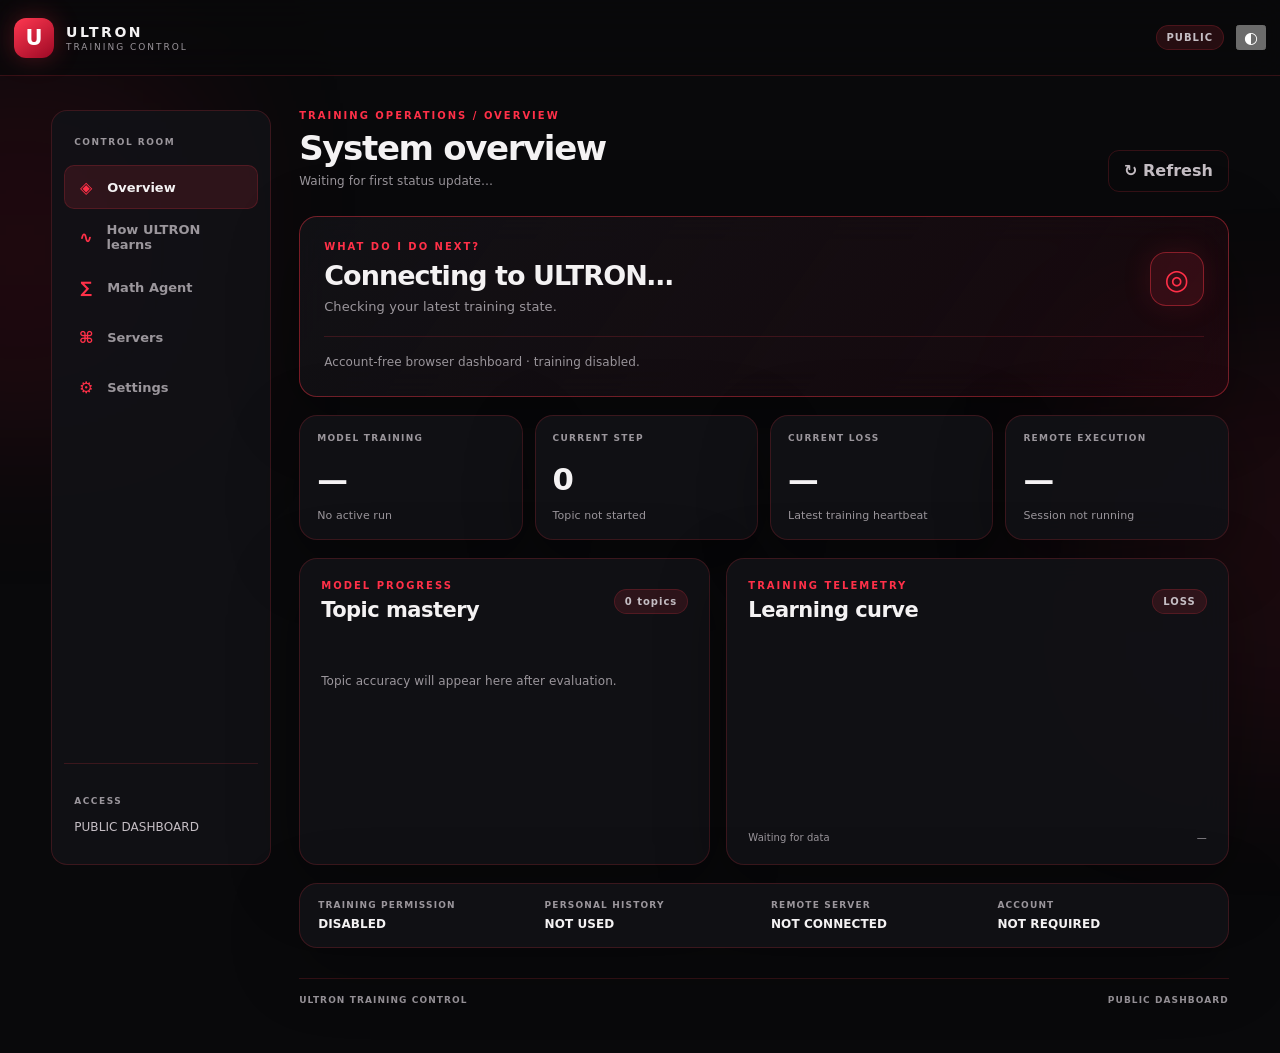
==== commit 13f22d5c: "ui: hide private file-search feature without accounts" ====
--- a/dashboard/index.html
+++ b/dashboard/index.html
@@ -49,7 +49,6 @@
         <nav class="side-nav" aria-label="Dashboard sections">
           <button class="nav-button active" type="button" data-view="overview" aria-current="page"><span>◈</span> Overview</button>
           <button class="nav-button" type="button" data-view="learning"><span>∿</span> How ULTRON learns</button>
-          <button class="nav-button" type="button" data-view="ask"><span>⌕</span> Ask ULTRON</button>
           <button class="nav-button" type="button" data-view="math"><span>∑</span> Math Agent</button>
           <button class="nav-button" type="button" data-view="servers"><span>⌘</span> Servers</button>
           <button class="nav-button" type="button" data-view="settings"><span>⚙</span> Settings</button>
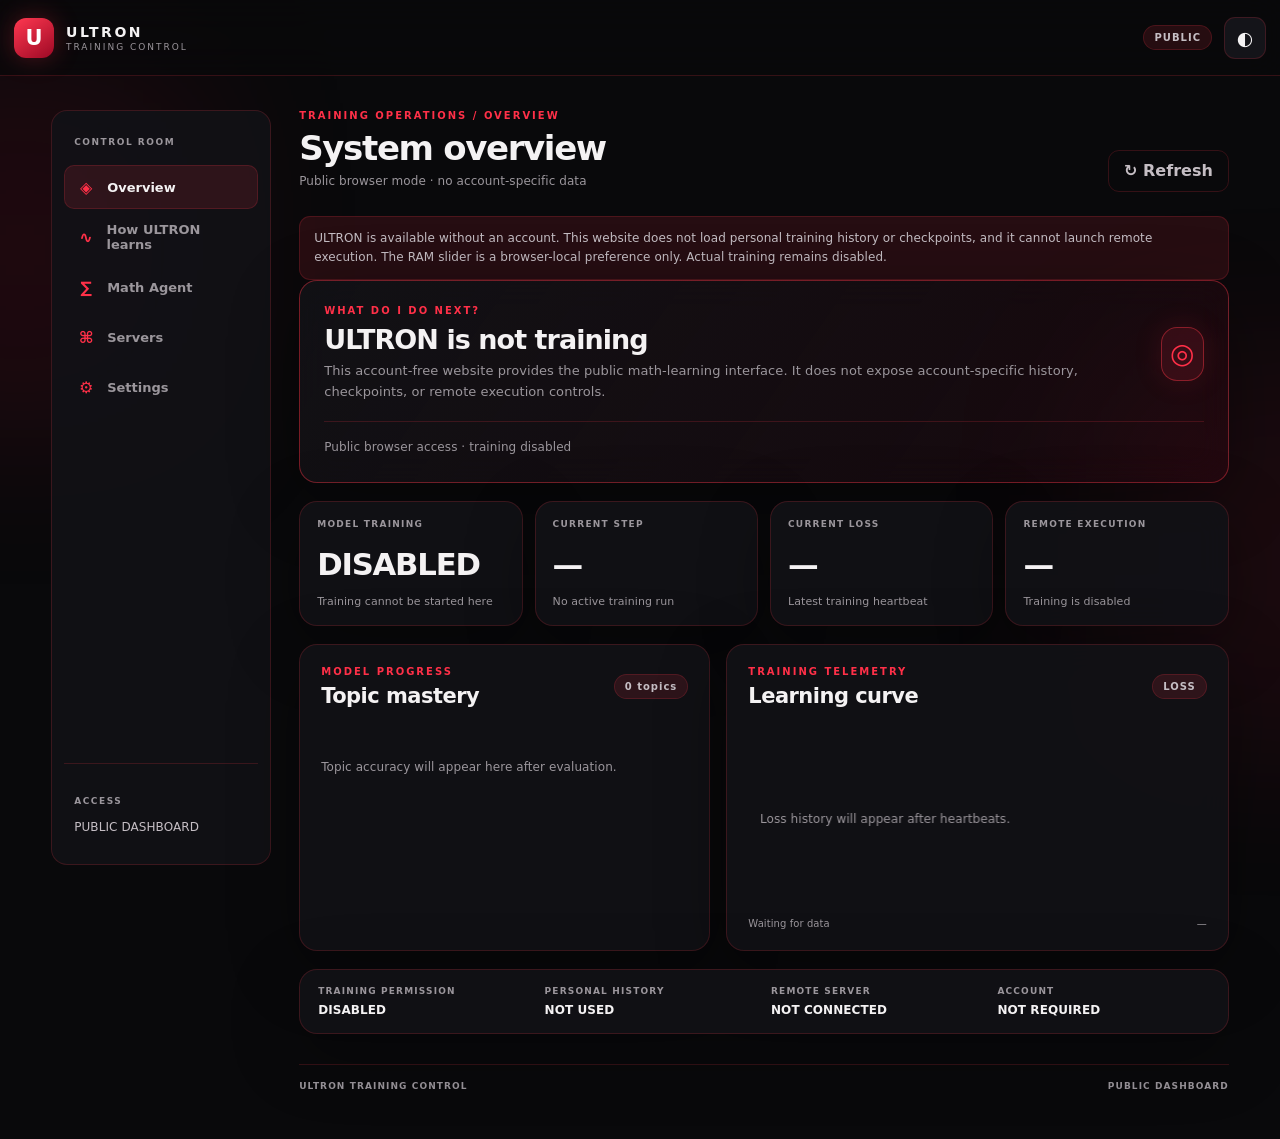
==== commit 7514208e: "fix: repair public dashboard theme button markup" ====
--- a/dashboard/index.html
+++ b/dashboard/index.html
@@ -38,7 +38,7 @@
     </a>
     <div class="topbar-right">
       <span id="connectionBadge" class="connection-badge">PUBLIC</span>
-      <button id="themeToggle class="icon-button" type="button" aria-label="Toggle light and dark mode">◐</button>
+      <button id="themeToggle" class="icon-button" type="button" aria-label="Toggle light and dark mode">◐</button>
     </div>
   </header>
 
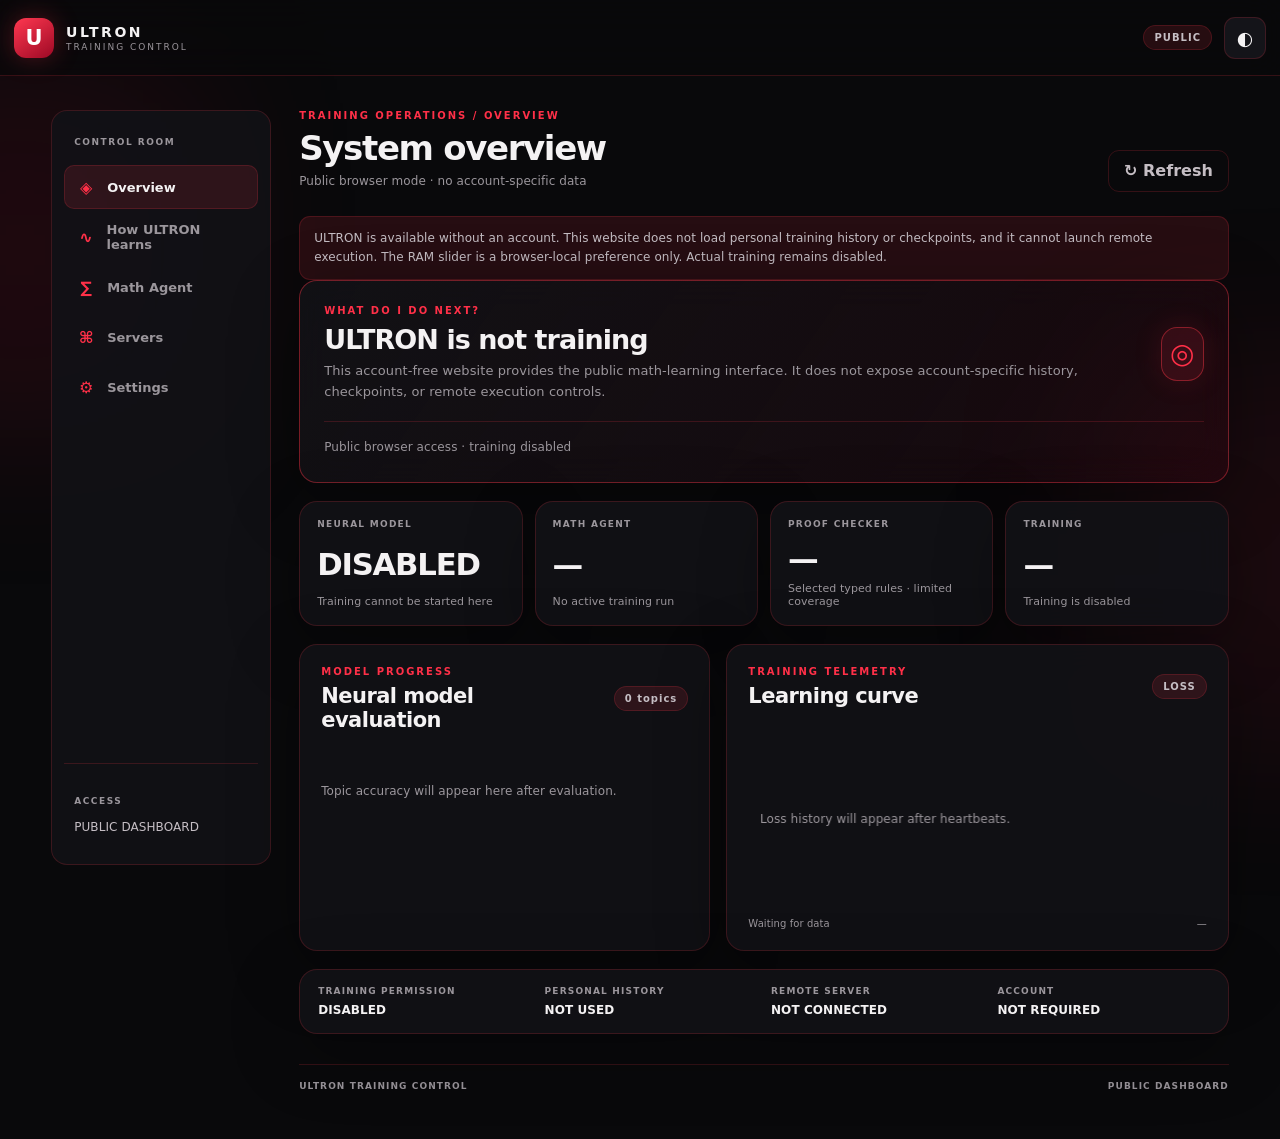
==== commit ab3f7a50: "ui: show truthful public capability cards" ====
--- a/dashboard/index.html
+++ b/dashboard/index.html
@@ -7,7 +7,6 @@
   <meta name="description" content="ULTRON Training Control dashboard">
   <title>ULTRON Training Control</title>
   <link rel="stylesheet" href="./styles.css">
-  <link rel="stylesheet" href="./training-control.css">
   <link rel="stylesheet" href="./math-tutor.css">
   <link rel="stylesheet" href="./axiom-bank.css">
   <script src="./config.js"></script>
@@ -146,22 +145,22 @@
 
           <div class="metric-grid">
             <article class="metric-card panel">
-              <span class="metric-label">MODEL TRAINING</span>
+              <span class="metric-label">NEURAL MODEL</span>
               <strong id="metricState" class="metric-value">—</strong>
               <small id="metricStateDetail">No active run</small>
             </article>
             <article class="metric-card panel">
-              <span class="metric-label">CURRENT STEP</span>
+              <span class="metric-label">MATH AGENT</span>
               <strong id="metricStep" class="metric-value numeric">0</strong>
               <small id="metricTopic">Topic not started</small>
             </article>
             <article class="metric-card panel">
-              <span class="metric-label">CURRENT LOSS</span>
+              <span class="metric-label">PROOF CHECKER</span>
               <strong id="metricLoss" class="metric-value numeric">—</strong>
-              <small>Latest training heartbeat</small>
+              <small>Selected typed rules · limited coverage</small>
             </article>
             <article class="metric-card panel">
-              <span class="metric-label">REMOTE EXECUTION</span>
+              <span class="metric-label">TRAINING</span>
               <strong id="metricTimeLeft" class="metric-value numeric">—</strong>
               <small id="metricSessionAge">Session not running</small>
             </article>
@@ -172,11 +171,11 @@
               <div class="section-heading">
                 <div>
                   <div class="eyebrow">MODEL PROGRESS</div>
-                  <h2>Topic mastery</h2>
+                  <h2>Neural model evaluation</h2>
                 </div>
                 <span id="masteryCount" class="small-pill">0 topics</span>
               </div>
-              <div id="masteryList" class="mastery-list"><p class="empty-state">Topic accuracy will appear here after evaluation.</p></div>
+              <div id="masteryList" class="mastery-list"><p class="empty-state">No neural model has been trained. Topic-level evaluation will appear here only after a separately authorized training run and a validated held-out evaluation.</p></div>
             </article>
             <article class="panel section-panel">
               <div class="section-heading">
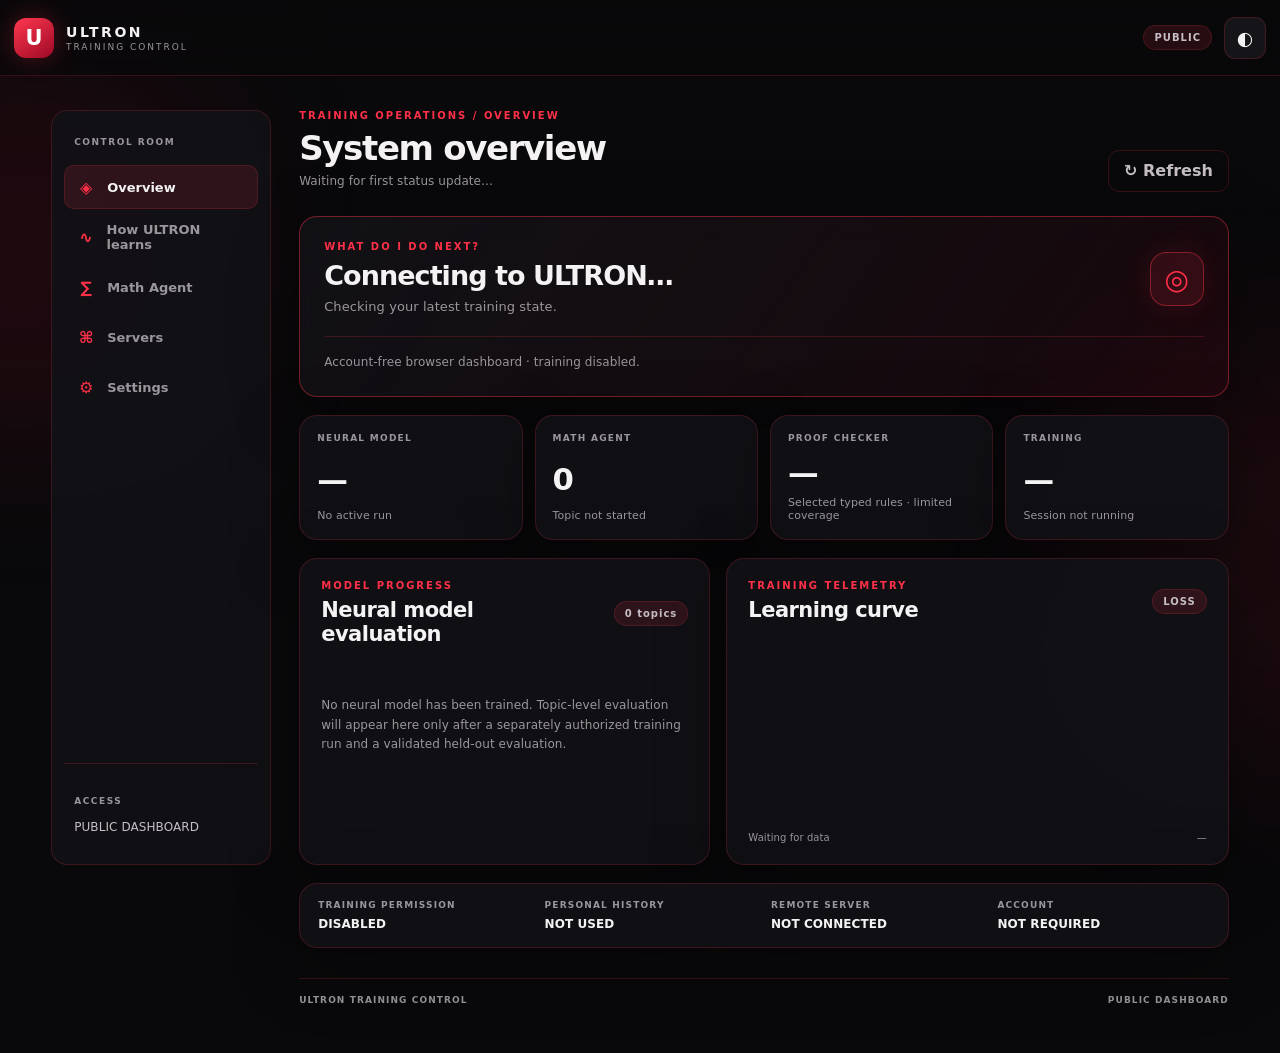
==== commit 725aff07: "ui: remove hidden private dashboard sections" ====
--- a/dashboard/index.html
+++ b/dashboard/index.html
@@ -72,61 +72,6 @@
 
         
 
-        <section id="view-devices" class="view-section" hidden>
-          <div class="section-intro">
-            <div>
-              <div class="eyebrow">DEVICE ACCESS / REMOTE CONTROL CONSOLE</div>
-              <h2>Use ULTRON from any device</h2>
-              <p class="muted-text">Open this website on a computer, phone or tablet. Your device is the control console; compute runs on the selected remote provider, not on your iPad or phone.</p>
-            </div>
-            <span class="status-pill">REMOTE CONSOLE</span>
-          </div>
-
-          <article class="panel device-device-hero">
-            <div class="device-device-icon">▣</div>
-            <div class="device-device-copy">
-              <div class="eyebrow">REMOTE COMPUTE</div>
-              <h2>Training will run on the selected server</h2>
-              <p class="muted-text">The dashboard is designed for browser-based access. GitHub Actions CPU currently runs safe diagnostics only; Google Colab remains manual-only. Actual model training has not started.</p>
-            </div>
-            <span class="status-pill">DIAGNOSTIC ONLY</span>
-          </article>
-
-          <div class="device-metric-grid">
-            <article class="metric-card panel"><span class="metric-label">DASHBOARD DEVICE</span><strong class="metric-value">Browser</strong><small>Computer · phone · tablet</small></article>
-            <article class="metric-card panel"><span class="metric-label">COMPUTE TARGET</span><strong class="metric-value">Remote</strong><small>Provider selected in Servers</small></article>
-            <article class="metric-card panel"><span class="metric-label">DEVICE PAIRING</span><strong class="metric-value">OFF</strong><small>No pairing or device agent</small></article>
-            <article class="metric-card panel"><span class="metric-label">MODEL TRAINING</span><strong class="metric-value">NOT STARTED</strong><small>No model weights or checkpoints changed</small></article>
-          </div>
-
-          <article class="panel section-panel">
-            <div class="section-heading"><div><div class="eyebrow">DEVICE SUPPORT</div><h2>Browser-first access</h2></div><span class="status-pill">DEVICE-GENERIC</span></div>
-            <div class="device-run-grid">
-              <div><span>IPADOS / IOS / ANDROID</span><strong>Use the website as a remote dashboard; compute does not run on the mobile device.</strong></div>
-              <div><span>DESKTOP / LAPTOP / TABLET</span><strong>Use the same website and owner controls; no local model runtime is required.</strong></div>
-              <div><span>NETWORK ACCESS</span><strong>A supported browser and internet connection are required for remote status and controls.</strong></div>
-              <div><span>DEVICE PAIRING</span><strong>Retired. No device credentials, agents, or remote device commands are used.</strong></div>
-            </div>
-          </article>
-
-          <article class="panel section-panel">
-            <div class="section-heading"><div><div class="eyebrow">REMOTE START / STOP</div><h2>Controls are provider-scoped</h2></div><span class="status-pill">OWNER ONLY</span></div>
-            <p class="muted-text">Owner-only controls in Training control operate the GitHub Actions CPU diagnostic workflow. They do not start model training or control another device. Google Colab remains manual-only. Public visitors can browse the dashboard without signing in.</p>
-            <div class="notice notice-warn">Actual model training remains disabled. Do not treat the diagnostic Start button as a training control.</div>
-          </article>
-
-          <article class="panel section-panel">
-            <div class="section-heading"><div><div class="eyebrow">RESOURCE PREFERENCE</div><h2>RAM preference</h2></div><span class="status-pill">NOT YET CONNECTED</span></div>
-            <p class="muted-text">The RAM slider in Settings saves a preference in this browser. It is not currently sent to a remote training process and does not cap the memory available to a hosted runner. It must be integrated with a future approved training runtime before it can control training resources.</p>
-            <div class="device-telemetry">
-              <div><span>Saved preference</span><strong id="deviceRamLimitValue">6 GB</strong></div>
-              <div><span>Remote memory cap</span><strong>Not applied</strong></div>
-              <div><span>GPU VRAM limit</span><strong>Not applied</strong></div>
-              <div><span>Training state</span><strong>Disabled</strong></div>
-            </div>
-          </article>
-        </section>
-
         <section id="view-overview" class="view-section">
           <div class="next-action panel">
             <div class="next-action-top">
@@ -268,64 +213,6 @@
 
           <div class="notice notice-warn">Training is not running. This page describes the intended learning process; it does not report simulated progress or start a training job. Actual training requires completed frontend/runtime safeguards and your separate approval.</div>
         </section>
-
-        <section id="view-data" class="view-section" hidden>
-          <div class="section-intro">
-            <div>
-              <div class="eyebrow">PRIVATE OWNER DATA</div>
-              <h2>Shared data library</h2>
-              <p class="muted-text">Files are stored in private cloud storage under the verified owner account. Sign in on each browser to access the same library. Changes appear in other signed-in browsers within about 20 seconds.</p>
-            </div>
-            <span class="status-pill">OWNER ONLY</span>
-          </div>
-          <article class="panel section-panel">
-            <div class="section-heading"><div><div class="eyebrow">UPLOAD DATA</div><h2>Add a file to ULTRON</h2></div><span class="small-pill">20 MB MAX / FILE</span></div>
-            <p class="muted-text">Files and folders are stored as data only. ULTRON will not execute uploaded files. Uploading does not start training or add files to a training dataset automatically.</p>
-            <form id="dataUploadForm" class="data-upload-form">
-              <label for="dataFileInput">Choose individual files</label>
-              <input id="dataFileInput" type="file" multiple>
-              <label for="dataFolderInput">Or choose an entire dataset folder</label>
-              <input id="dataFolderInput" type="file" webkitdirectory directory multiple>
-              <button id="dataUploadButton" class="primary-button" type="submit">Upload selected data</button>
-            </form>
-            <p class="fine-print">Folder uploads preserve relative paths. Limits: 20 MiB per file, up to 50,000 files per selection, and 5,000 MiB (5 GiB) total. ULTRON uploads in batches of 500 files; keep this page open until it completes.</p>
-            <p id="dataLibraryNotice" class="notice" role="status" hidden></p>
-          </article>
-          <article class="panel table-panel">
-            <div class="section-heading"><div><div class="eyebrow">CLOUD LIBRARY</div><h2>Your files</h2></div><button id="dataRefreshButton" class="quiet-button" type="button">↻ Refresh</button></div>
-            <p id="dataSyncStatus" class="fine-print">Sign in to load your private data library.</p>
-            <div class="data-library-toolbar"><label><input id="dataSelectAll" type="checkbox"> Select all files</label><button id="dataDeleteSelectedButton" class="quiet-button" type="button" disabled>Delete selected</button></div>
-            <div id="dataFileList" class="data-file-list"><p class="empty-state">The library is private to the verified owner.</p></div>
-          </article>
-          <p class="fine-print">Synchronization is cloud-backed and refreshes every 20 seconds while this page is open. Every browser must sign in to the same owner account. Guests cannot list, upload, download or delete these files.</p>
-        </section>
-
-
-        <section id="view-ask" class="view-section" hidden>
-          <div class="section-intro">
-            <div>
-              <div class="eyebrow">OWNER-ONLY DATA QUESTIONS</div>
-              <h2>Ask ULTRON</h2>
-              <p class="muted-text">Ask questions about your uploaded files. ULTRON searches their contents and shows matching evidence with its source filename.</p>
-            </div>
-            <span class="status-pill">PRIVATE</span>
-          </div>
-          <article class="panel section-panel">
-            <div class="eyebrow">YOUR QUESTION</div>
-            <form id="askQuestionForm" class="ask-question-form">
-              <label for="askQuestionInput">What do you want to know?</label>
-              <textarea id="askQuestionInput" maxlength="500" rows="3" placeholder="For example: What does the dataset say about displacement shift?" required></textarea>
-              <button id="askSubmitButton" class="primary-button" type="submit">Search my data</button>
-            </form>
-            <p id="askStatus" class="fine-print">Your private files are searched only after owner verification.</p>
-          </article>
-          <article class="panel table-panel">
-            <div class="section-heading"><div><div class="eyebrow">GROUNDED RESULTS</div><h2>Evidence from your files</h2></div></div>
-            <div id="askResults" class="ask-results" aria-live="polite"><p class="empty-state">Ask a question to search the contents of your Data Library.</p></div>
-          </article>
-          <p class="fine-print">First version: browser-based text search with source evidence. It does not call an external AI API, invent answers, execute uploaded files, or start training. Supported: TXT, MD, CSV, JSON, LEAN, TOML, YAML, PY, JS, TS, HTML, XML and LOG. PDF and other binary formats are not supported yet. Maximum 5 MiB per file and 15 MiB total per search.</p>
-        </section>
-
 
         <section id="view-math" class="view-section" hidden>
           <div class="section-intro">
@@ -445,25 +332,6 @@
           </article>
         </section>
 
-        <section id="view-activity" class="view-section" hidden>
-          <div class="section-intro">
-            <div>
-              <div class="eyebrow">PRIVATE OWNER RECORD</div>
-              <h2>Training activity</h2>
-              <p class="muted-text">Recent training sessions and server handoffs recorded for the owner account.</p>
-            </div>
-            <span class="status-pill">OWNER ONLY</span>
-          </div>
-          <article class="panel table-panel">
-            <div class="section-heading"><div><div class="eyebrow">SESSION HISTORY</div><h2>Training sessions</h2></div><span class="small-pill">LATEST 500</span></div>
-            <div id="activityLogs"><p class="empty-state">Activity is available only to the verified owner.</p></div>
-          </article>
-          <article class="panel table-panel">
-            <div class="section-heading"><div><div class="eyebrow">CONTROL AUDIT</div><h2>Server handoffs</h2></div><span class="small-pill">LATEST 200</span></div>
-            <div id="activitySwitches"><p class="empty-state">Handoff records are available only to the verified owner.</p></div>
-          </article>
-        </section>
-
         <section id="view-servers" class="view-section" hidden>
           <div class="section-intro">
             <div>
@@ -474,18 +342,6 @@
             <a class="text-link" href="../servers.json" target="_blank" rel="noopener">Edit server list ↗</a>
           </div>
           <div id="serverList" class="server-list"></div>
-        </section>
-
-        <section id="view-checkpoints" class="view-section" hidden>
-          <div class="section-intro">
-            <div>
-              <div class="eyebrow">RECOVERY VAULT</div>
-              <h2>Verified checkpoints</h2>
-              <p class="muted-text">Checkpoint records can be inspected and downloaded by the owner. This dashboard cannot select or resume a checkpoint.</p>
-            </div>
-          </div>
-          <div id="checkpointMessage" class="notice" hidden></div>
-          <div id="checkpointList" class="checkpoint-list"><div class="empty-state panel">No checkpoint metadata loaded yet.</div></div>
         </section>
 
         <section id="view-settings" class="view-section" hidden>
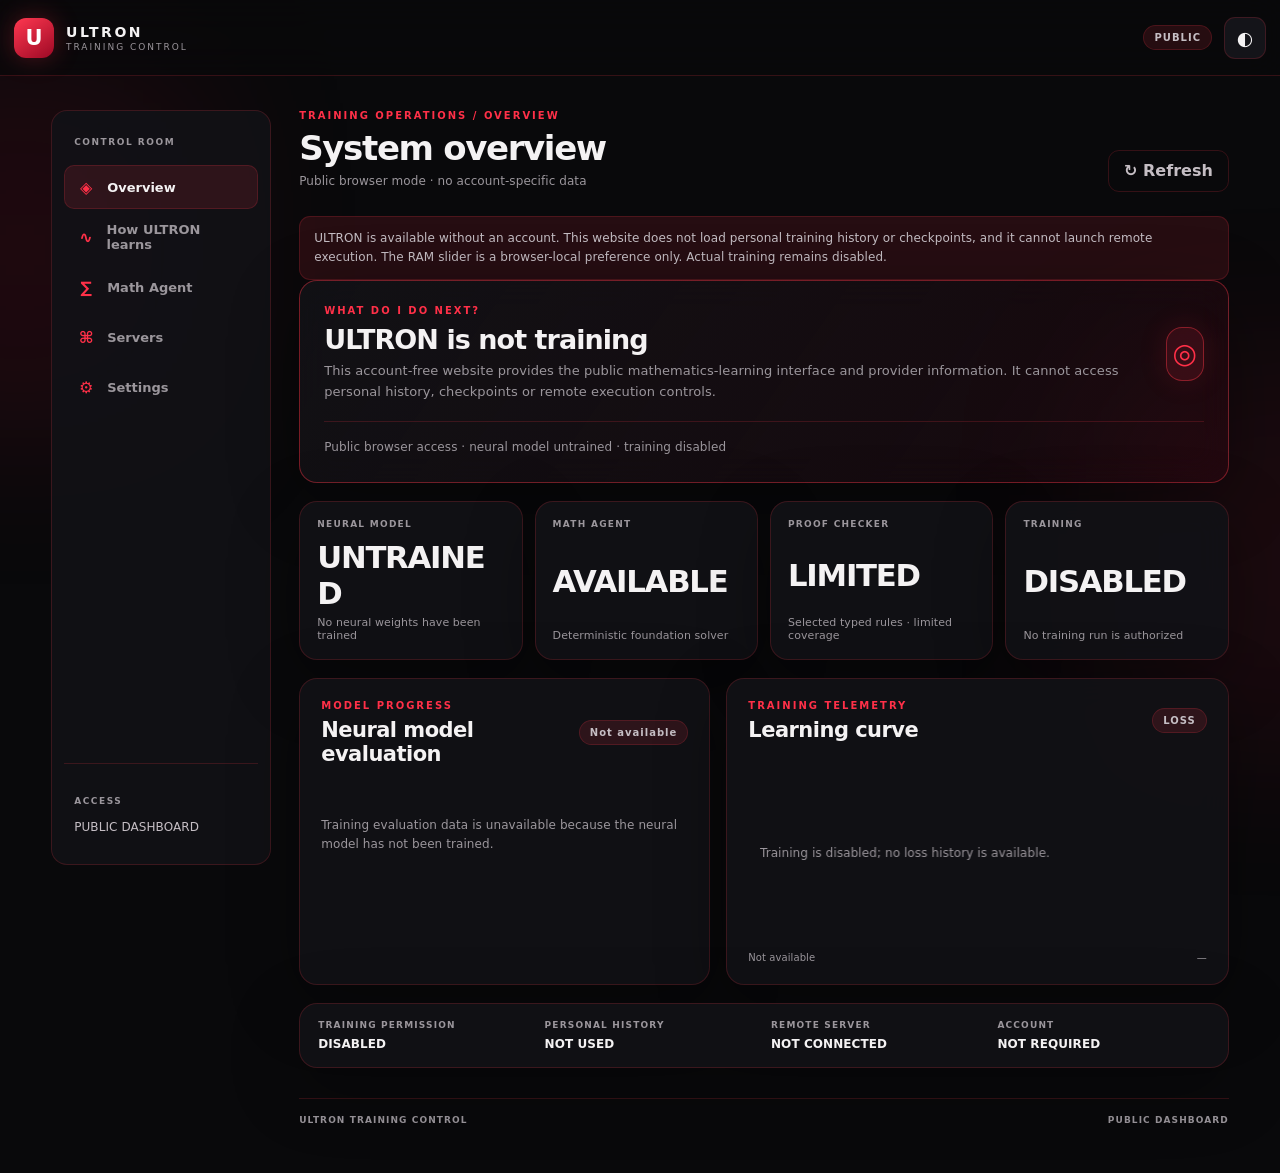
==== commit 9098c346: "Stop loading unused public Supabase configuration" ====
--- a/dashboard/index.html
+++ b/dashboard/index.html
@@ -9,7 +9,6 @@
   <link rel="stylesheet" href="./styles.css">
   <link rel="stylesheet" href="./math-tutor.css">
   <link rel="stylesheet" href="./axiom-bank.css">
-  <script src="./config.js"></script>
   <script defer src="./runtime.js"></script>
   <script defer src="./math-agent.js"></script>
   <script defer src="./math-reasoning.js"></script>
